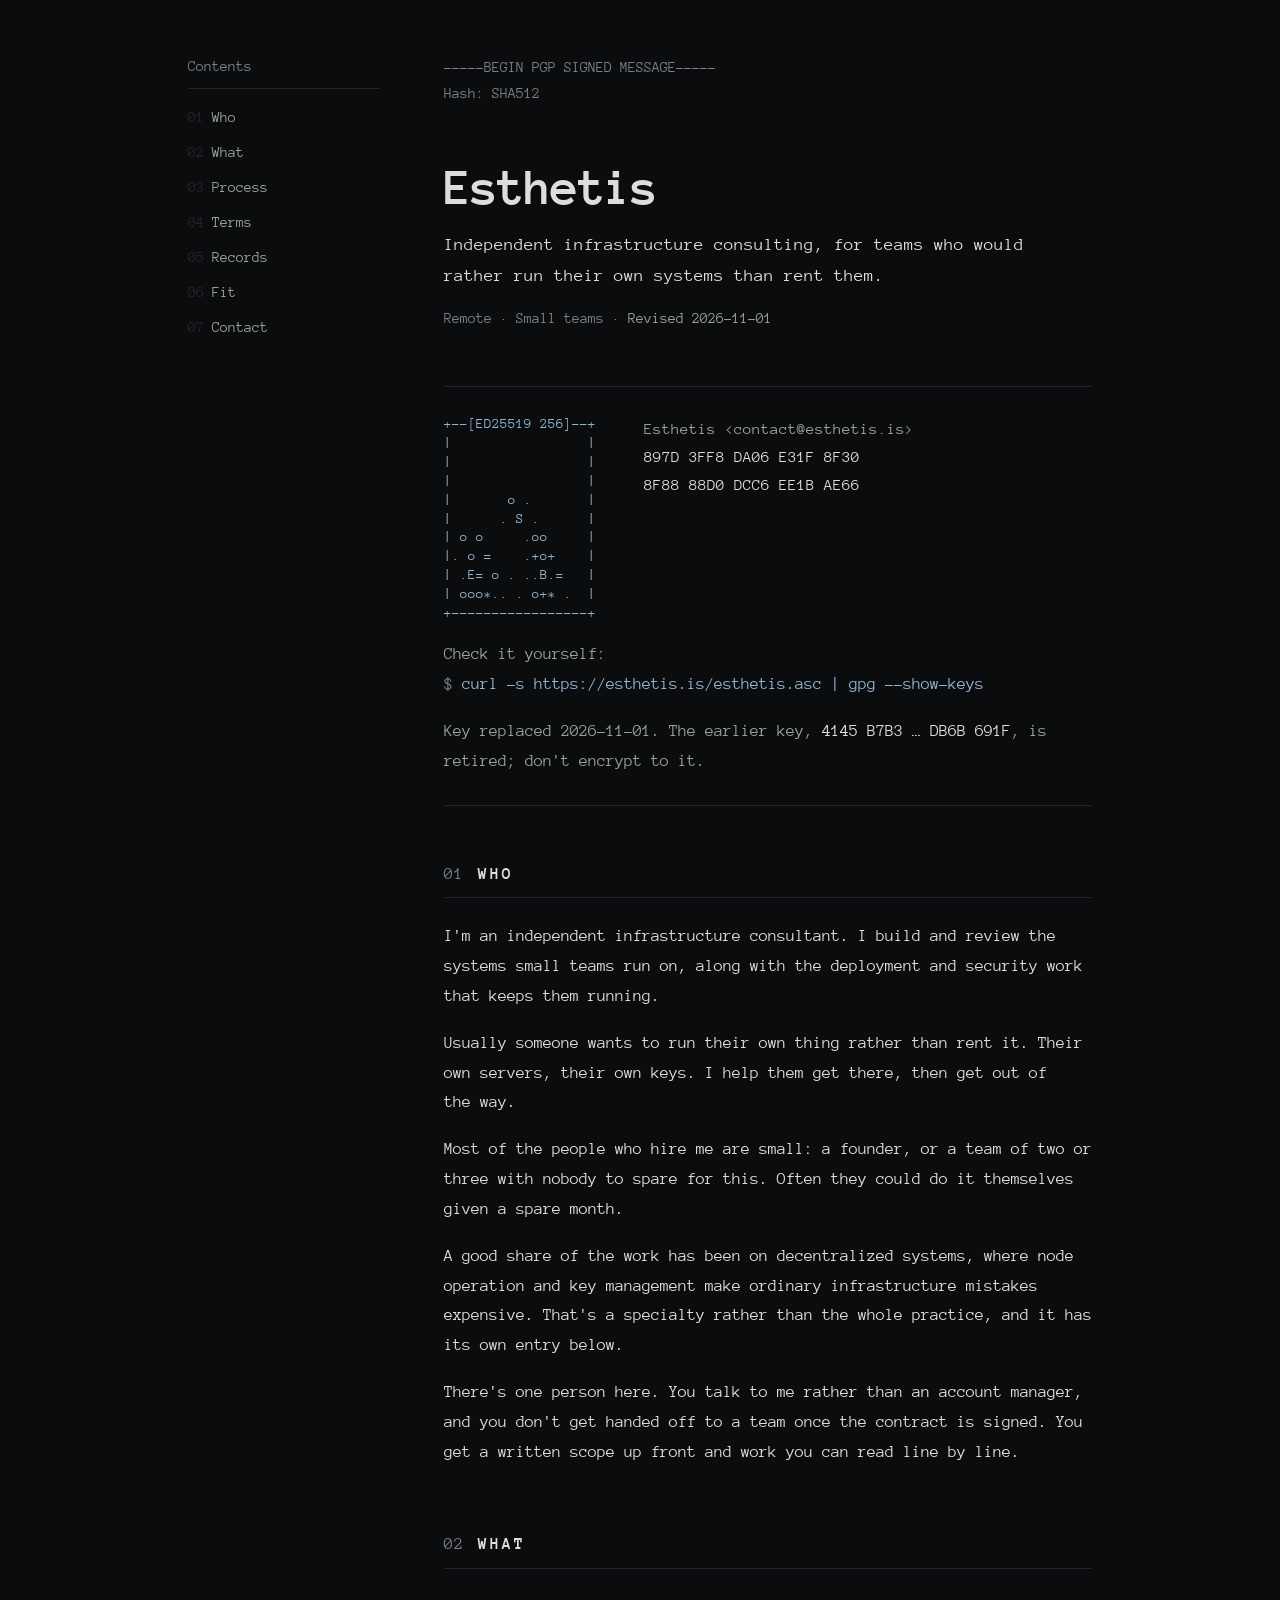
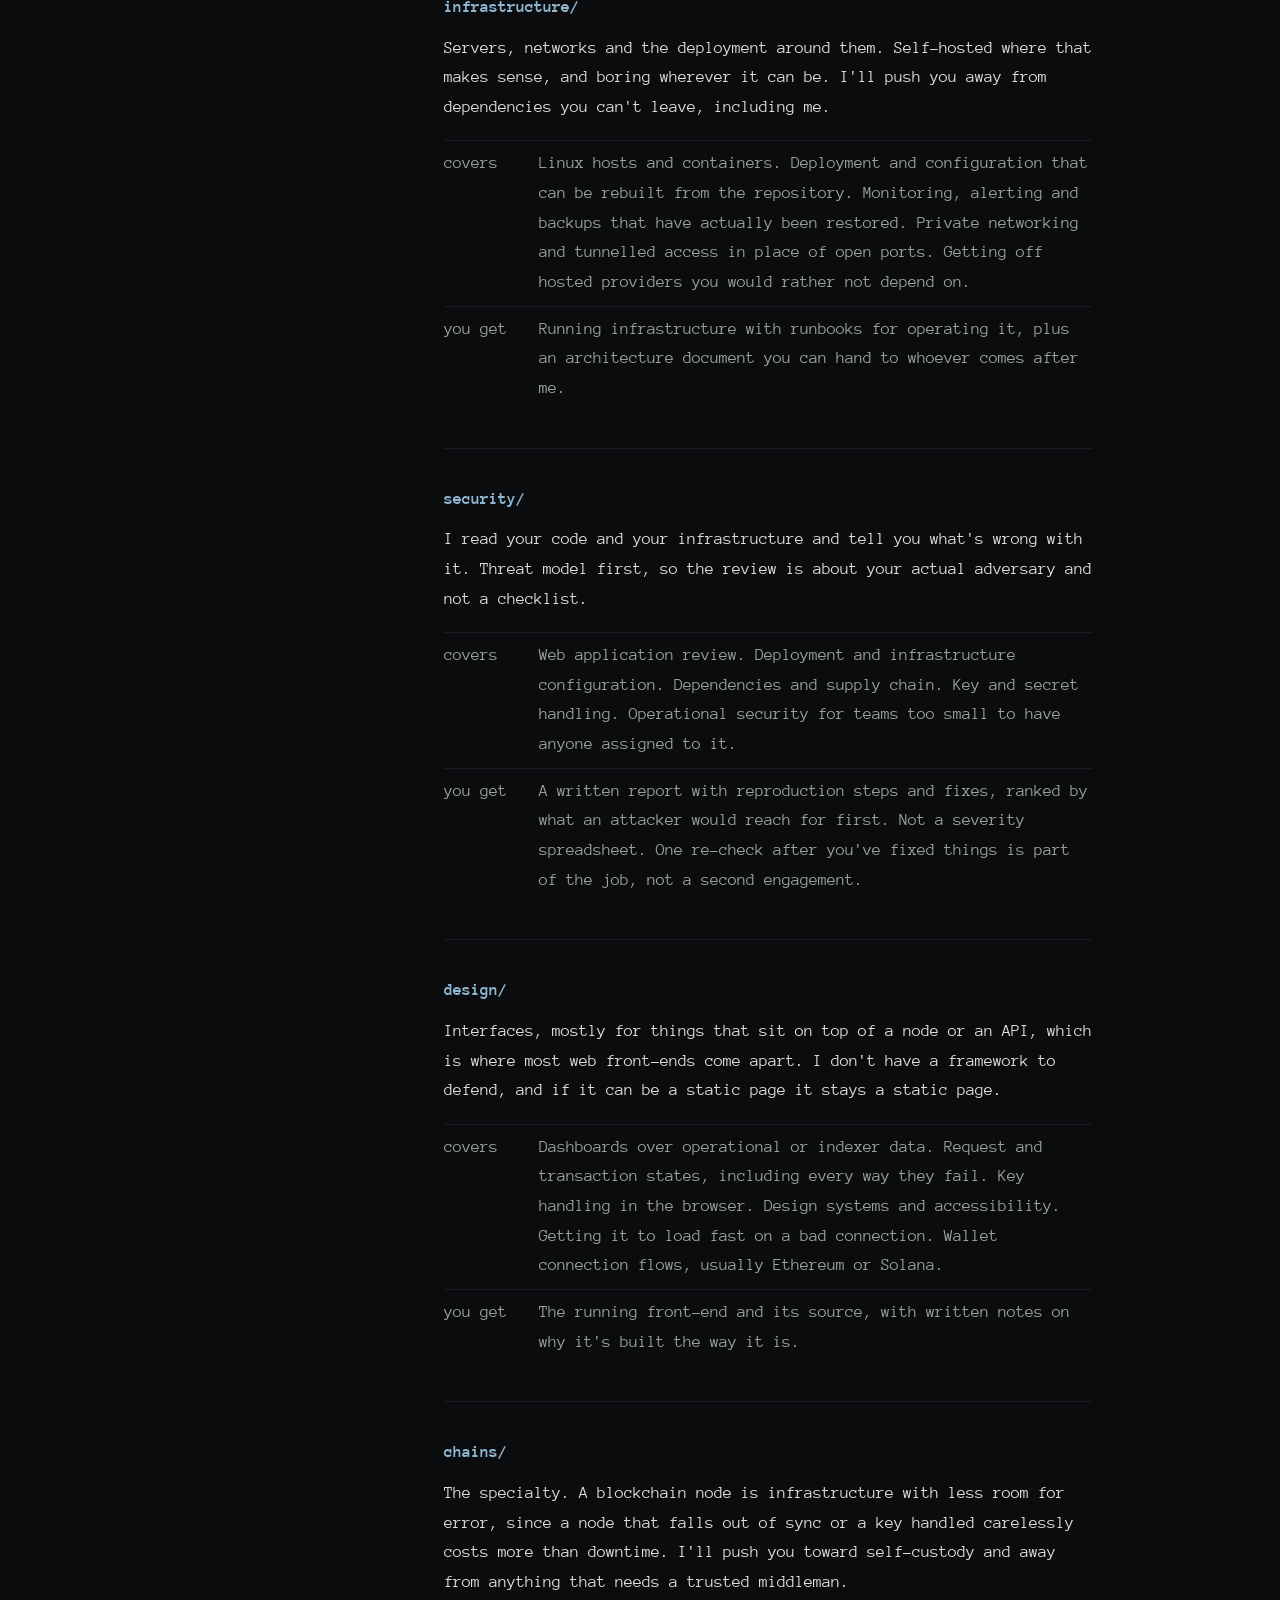
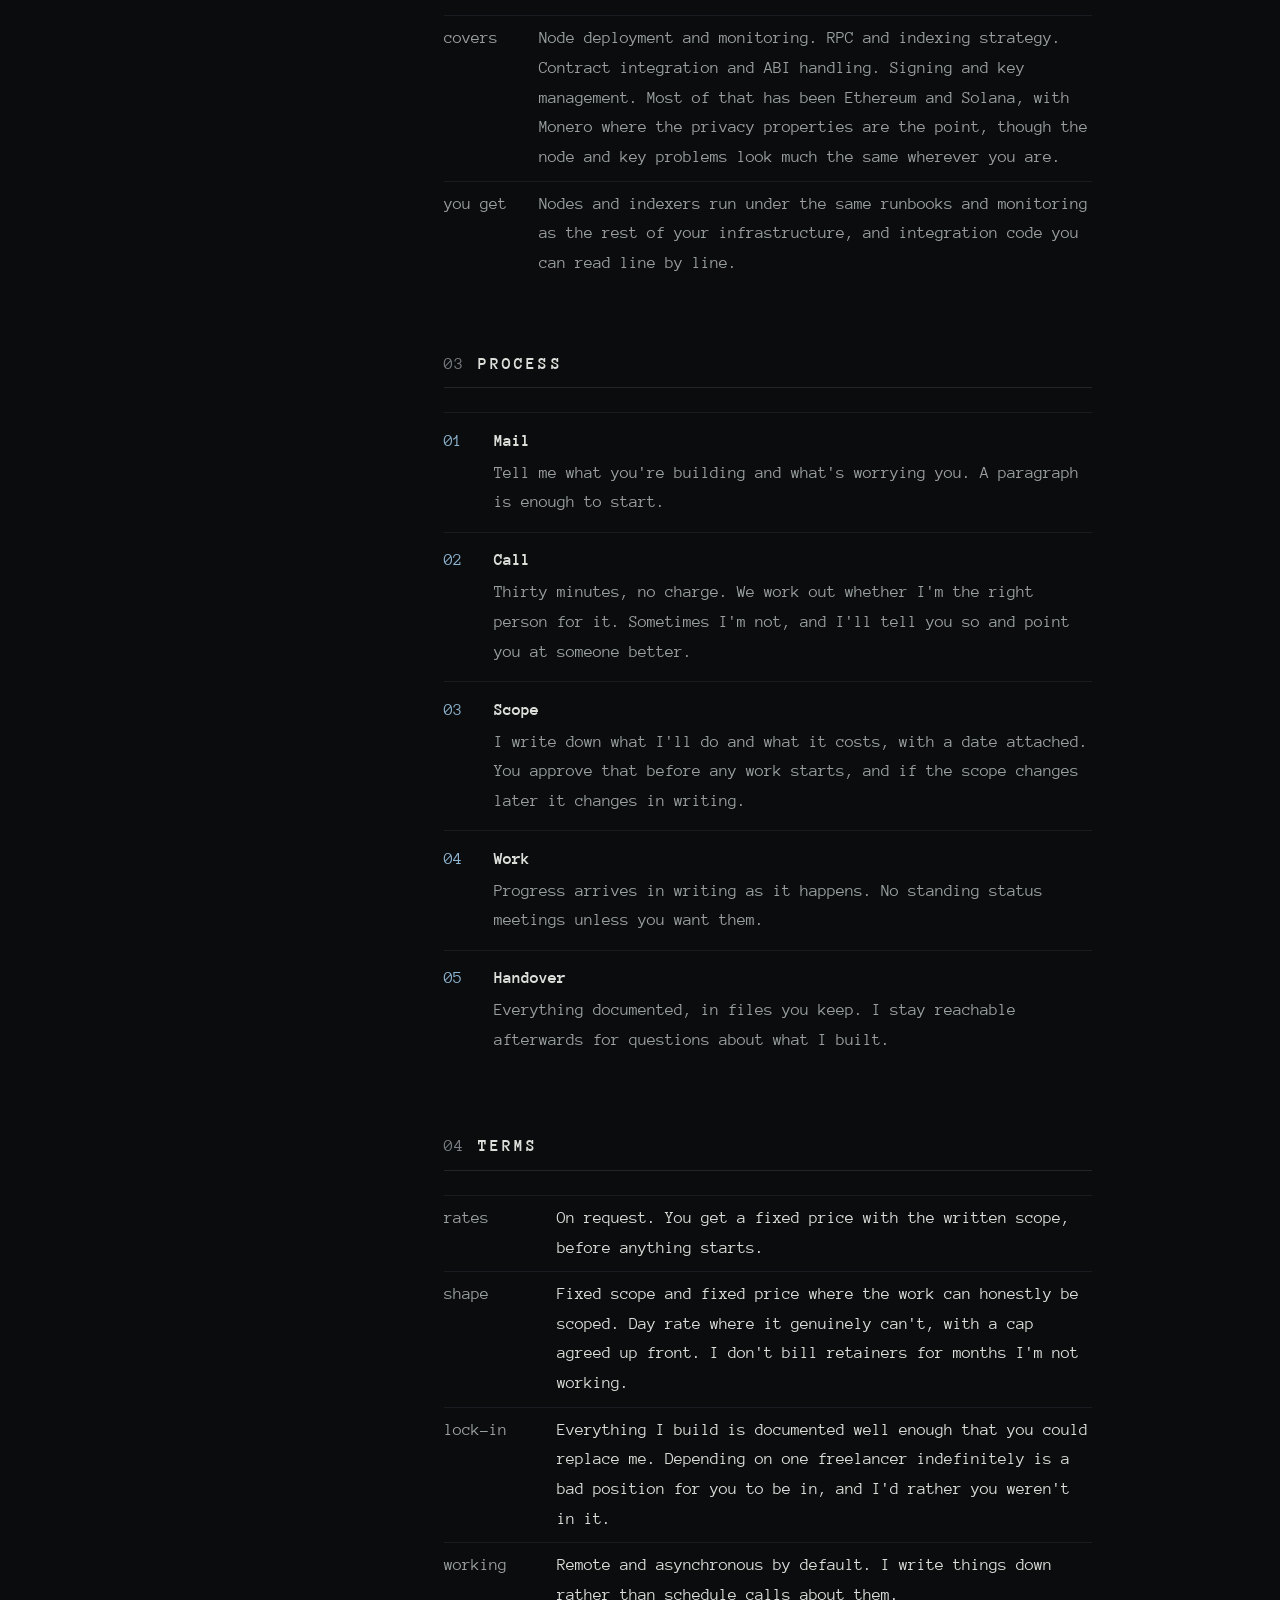
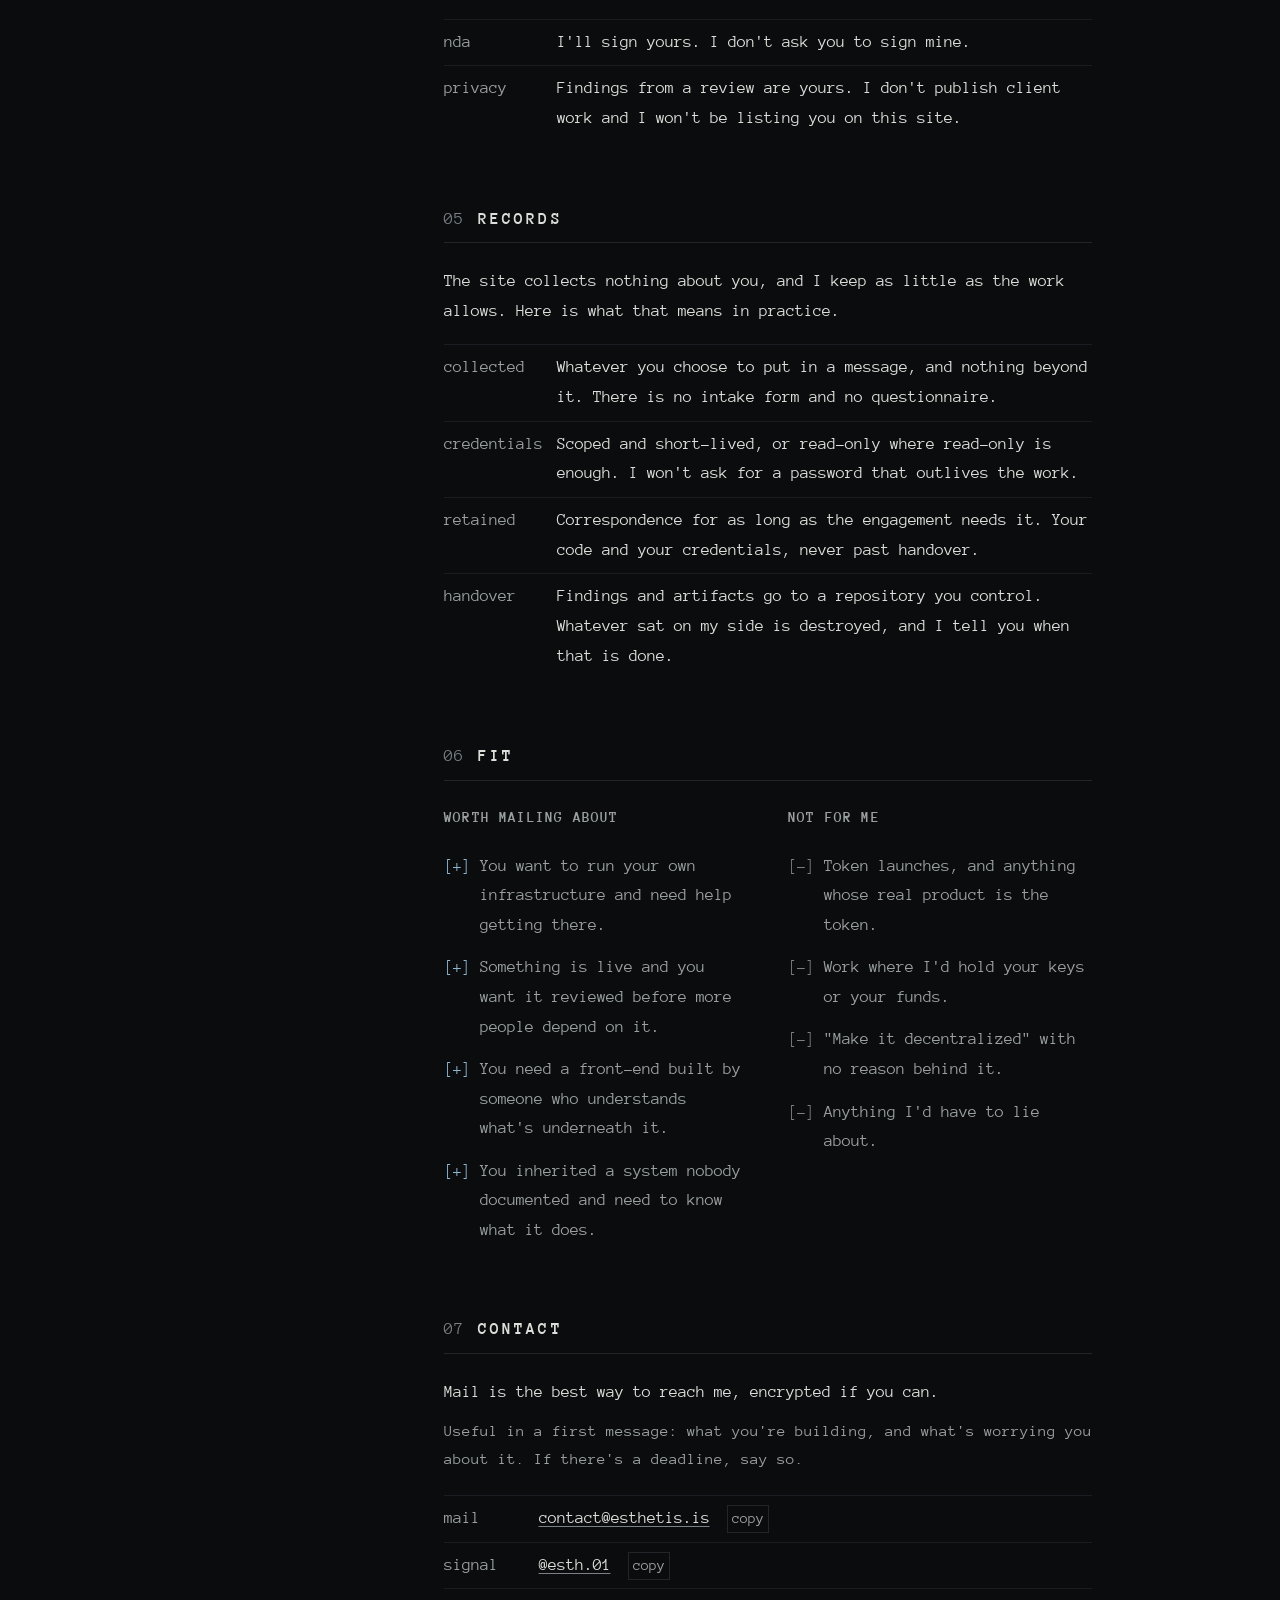
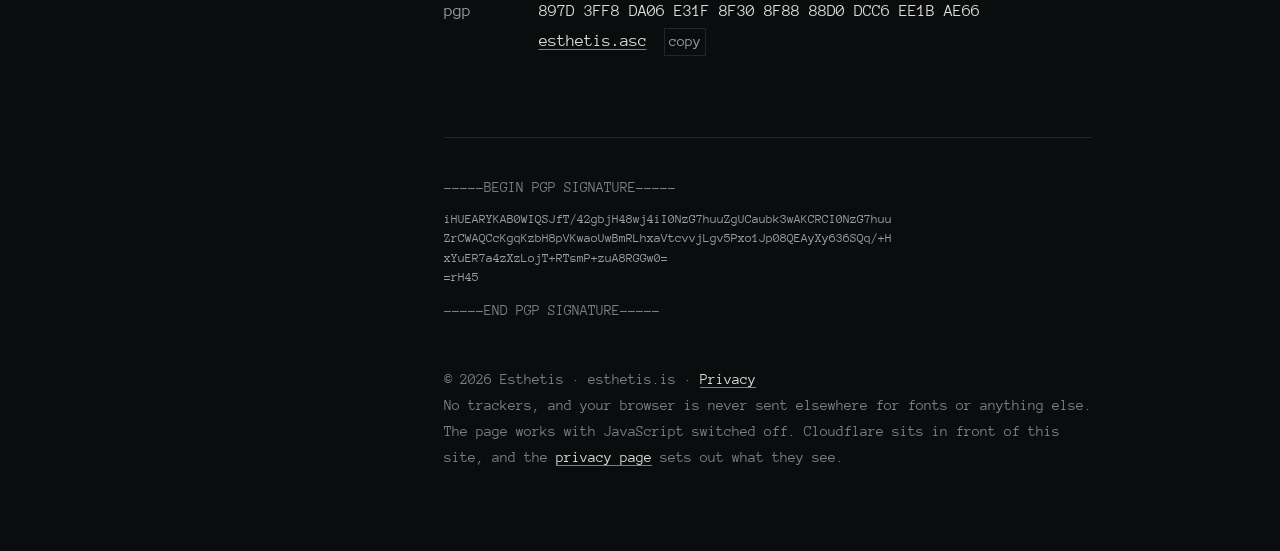
==== site/index.html @ 939e2bb6 "esthetis.is" ====
<!doctype html>
<html lang="en">
<head>
  <meta charset="utf-8">
  <meta name="viewport" content="width=device-width, initial-scale=1">
  <title>Esthetis: independent infrastructure consulting</title>
  <meta name="description" content="Independent infrastructure consulting for small teams who would rather run their own systems than rent them. Deployment, monitoring, security review and the front-ends on top. Decentralized systems are a specialty, mostly Ethereum and Solana.">
  <link rel="canonical" href="https://esthetis.is/">
  <meta property="og:title" content="Esthetis">
  <meta property="og:description" content="Independent infrastructure consulting, for teams who would rather run their own systems than rent them.">
  <meta property="og:url" content="https://esthetis.is/">
  <meta property="og:type" content="website">
  <meta name="theme-color" content="#0b0c0e">
  <link rel="icon" type="image/svg+xml" href="favicon.svg">
  <link rel="preload" href="fonts/anonymous-pro-400.woff2" as="font" type="font/woff2" crossorigin>
  <link rel="stylesheet" href="style.css?v=16">
  <script type="application/ld+json">
{
  "@context": "https://schema.org",
  "@type": "ProfessionalService",
  "name": "Esthetis",
  "url": "https://esthetis.is/",
  "description": "Independent infrastructure consulting, for teams who would rather run their own systems than rent them.",
  "serviceType": "Infrastructure consulting",
  "areaServed": "Worldwide",
  "knowsAbout": [
    "Infrastructure engineering",
    "Self-hosting",
    "Deployment and monitoring",
    "Security review",
    "Front-end engineering",
    "Node operation",
    "Self-custody",
    "Ethereum",
    "Solana",
    "Monero"
  ]
}
  </script>
</head>
<body>
<a class="skip" href="#main">Skip to content</a>

<div class="page">

  <nav class="index" aria-label="Document index">
    <p class="index-h">Contents</p>
    <ol>
      <li><a href="#who">Who</a></li>
      <li><a href="#what">What</a></li>
      <li><a href="#process">Process</a></li>
      <li><a href="#terms">Terms</a></li>
      <li><a href="#records">Records</a></li>
      <li><a href="#fit">Fit</a></li>
      <li><a href="#contact">Contact</a></li>
    </ol>
  </nav>

  <div class="doc">

    <p class="armor" aria-hidden="true">-----BEGIN PGP SIGNED MESSAGE-----</p>
    <p class="armor-meta" aria-hidden="true">Hash: SHA512</p>

    <header class="head">
      <h1>Esthetis</h1>
      <p class="scope">Independent infrastructure consulting, for teams who would rather run their own systems than rent them.</p>
      <p class="avail">Remote · Small teams · <span class="rev">Revised <time datetime="2026-11-01">2026-11-01</time></span></p>
    </header>

    <section class="ident" aria-label="Key fingerprint">
      <div class="ident-row">
      <pre class="art" aria-hidden="true">+--[ED25519 256]--+
|                 |
|                 |
|                 |
|       o .       |
|      . S .      |
| o o     .oo     |
|. o =    .+o+    |
| .E= o . ..B.=   |
| ooo*.. . o+* .  |
+-----------------+</pre>
      <div class="ident-meta">
        <p class="fp"><span class="k"><!--email_off-->Esthetis &lt;contact@esthetis.is&gt;<!--/email_off--></span><br>
          <span class="v">897D 3FF8 DA06 E31F 8F30<br>8F88 88D0 DCC6 EE1B AE66</span></p>
      </div>
      </div>
      <p class="verify">Check it yourself:</p>
      <p class="cmd"><code>curl -s https://esthetis.is/esthetis.asc | gpg --show-keys</code></p>
      <p class="verify">Key replaced <time datetime="2026-11-01">2026-11-01</time>. The earlier key, <span class="v">4145 B7B3 … DB6B 691F</span>, is retired; don't encrypt to it.</p>
    </section>

    <main id="main">

      <section id="who" aria-labelledby="who-h">
        <h2 id="who-h">Who</h2>
        <p>I'm an independent infrastructure consultant. I build and review the systems small teams run on, along with the deployment and security work that keeps them running.</p>
        <p>Usually someone wants to run their own thing rather than rent it. Their own servers, their own keys. I help them get there, then get out of the way.</p>
        <p>Most of the people who hire me are small: a founder, or a team of two or three with nobody to spare for this. Often they could do it themselves given a spare month.</p>
        <p>A good share of the work has been on decentralized systems, where node operation and key management make ordinary infrastructure mistakes expensive. That's a specialty rather than the whole practice, and it has its own entry below.</p>
        <p>There's one person here. You talk to me rather than an account manager, and you don't get handed off to a team once the contract is signed. You get a written scope up front and work you can read line by line.</p>
      </section>

      <section id="what" aria-labelledby="what-h">
        <h2 id="what-h">What</h2>

        <article class="svc">
          <h3>infrastructure/</h3>
          <p>Servers, networks and the deployment around them. Self-hosted where that makes sense, and boring wherever it can be. I'll push you away from dependencies you can't leave, including me.</p>
          <dl class="spec">
            <div class="row">
              <dt>covers</dt>
              <dd>Linux hosts and containers. Deployment and configuration that can be rebuilt from the repository. Monitoring, alerting and backups that have actually been restored. Private networking and tunnelled access in place of open ports. Getting off hosted providers you would rather not depend on.</dd>
            </div>
            <div class="row">
              <dt>you get</dt>
              <dd>Running infrastructure with runbooks for operating it, plus an architecture document you can hand to whoever comes after me.</dd>
            </div>
          </dl>
        </article>

        <article class="svc">
          <h3>security/</h3>
          <p>I read your code and your infrastructure and tell you what's wrong with it. Threat model first, so the review is about your actual adversary and not a checklist.</p>
          <dl class="spec">
            <div class="row">
              <dt>covers</dt>
              <dd>Web application review. Deployment and infrastructure configuration. Dependencies and supply chain. Key and secret handling. Operational security for teams too small to have anyone assigned to it.</dd>
            </div>
            <div class="row">
              <dt>you get</dt>
              <dd>A written report with reproduction steps and fixes, ranked by what an attacker would reach for first. Not a severity spreadsheet. One re-check after you've fixed things is part of the job, not a second engagement.</dd>
            </div>
          </dl>
        </article>

        <article class="svc">
          <h3>design/</h3>
          <p>Interfaces, mostly for things that sit on top of a node or an API, which is where most web front-ends come apart. I don't have a framework to defend, and if it can be a static page it stays a static page.</p>
          <dl class="spec">
            <div class="row">
              <dt>covers</dt>
              <dd>Dashboards over operational or indexer data. Request and transaction states, including every way they fail. Key handling in the browser. Design systems and accessibility. Getting it to load fast on a bad connection. Wallet connection flows, usually Ethereum or Solana.</dd>
            </div>
            <div class="row">
              <dt>you get</dt>
              <dd>The running front-end and its source, with written notes on why it's built the way it is.</dd>
            </div>
          </dl>
        </article>

        <article class="svc">
          <h3>chains/</h3>
          <p>The specialty. A blockchain node is infrastructure with less room for error, since a node that falls out of sync or a key handled carelessly costs more than downtime. I'll push you toward self-custody and away from anything that needs a trusted middleman.</p>
          <dl class="spec">
            <div class="row">
              <dt>covers</dt>
              <dd>Node deployment and monitoring. RPC and indexing strategy. Contract integration and ABI handling. Signing and key management. Most of that has been Ethereum and Solana, with Monero where the privacy properties are the point, though the node and key problems look much the same wherever you are.</dd>
            </div>
            <div class="row">
              <dt>you get</dt>
              <dd>Nodes and indexers run under the same runbooks and monitoring as the rest of your infrastructure, and integration code you can read line by line.</dd>
            </div>
          </dl>
        </article>
      </section>

      <section id="process" aria-labelledby="process-h">
        <h2 id="process-h">Process</h2>
        <ol class="steps">
          <li>
            <h3>Mail</h3>
            <p>Tell me what you're building and what's worrying you. A paragraph is enough to start.</p>
          </li>
          <li>
            <h3>Call</h3>
            <p>Thirty minutes, no charge. We work out whether I'm the right person for it. Sometimes I'm not, and I'll tell you so and point you at someone better.</p>
          </li>
          <li>
            <h3>Scope</h3>
            <p>I write down what I'll do and what it costs, with a date attached. You approve that before any work starts, and if the scope changes later it changes in writing.</p>
          </li>
          <li>
            <h3>Work</h3>
            <p>Progress arrives in writing as it happens. No standing status meetings unless you want them.</p>
          </li>
          <li>
            <h3>Handover</h3>
            <p>Everything documented, in files you keep. I stay reachable afterwards for questions about what I built.</p>
          </li>
        </ol>
      </section>

      <section id="terms" aria-labelledby="terms-h">
        <h2 id="terms-h">Terms</h2>
        <dl class="spec wide">
          <div class="row">
            <dt>rates</dt>
            <dd>On request. You get a fixed price with the written scope, before
              anything starts.</dd>
          </div>
          <div class="row">
            <dt>shape</dt>
            <dd>Fixed scope and fixed price where the work can honestly be scoped. Day rate where it genuinely can't, with a cap agreed up front. I don't bill retainers for months I'm not working.</dd>
          </div>
          <div class="row">
            <dt>lock-in</dt>
            <dd>Everything I build is documented well enough that you could replace me. Depending on one freelancer indefinitely is a bad position for you to be in, and I'd rather you weren't in it.</dd>
          </div>
          <div class="row">
            <dt>working</dt>
            <dd>Remote and asynchronous by default. I write things down rather than schedule calls about them.</dd>
          </div>
          <div class="row">
            <dt>nda</dt>
            <dd>I'll sign yours. I don't ask you to sign mine.</dd>
          </div>
          <div class="row">
            <dt>privacy</dt>
            <dd>Findings from a review are yours. I don't publish client work and I won't be listing you on this site.</dd>
          </div>
        </dl>
      </section>

      <section id="records" aria-labelledby="records-h">
        <h2 id="records-h">Records</h2>
        <p>The site collects nothing about you, and I keep as little as the work allows. Here is what that means in practice.</p>
        <dl class="spec wide">
          <div class="row">
            <dt>collected</dt>
            <dd>Whatever you choose to put in a message, and nothing beyond it. There is no intake form and no questionnaire.</dd>
          </div>
          <div class="row">
            <dt>credentials</dt>
            <dd>Scoped and short-lived, or read-only where read-only is enough. I won't ask for a password that outlives the work.</dd>
          </div>
          <div class="row">
            <dt>retained</dt>
            <dd>Correspondence for as long as the engagement needs it. Your code and your credentials, never past handover.</dd>
          </div>
          <div class="row">
            <dt>handover</dt>
            <dd>Findings and artifacts go to a repository you control. Whatever sat on my side is destroyed, and I tell you when that is done.</dd>
          </div>
        </dl>
      </section>

      <section id="fit" aria-labelledby="fit-h">
        <h2 id="fit-h">Fit</h2>
        <div class="fit-cols">
          <div class="fit-col">
            <h3>Worth mailing about</h3>
            <ul class="fit-list good">
              <li>You want to run your own infrastructure and need help getting there.</li>
              <li>Something is live and you want it reviewed before more people depend on it.</li>
              <li>You need a front-end built by someone who understands what's underneath it.</li>
              <li>You inherited a system nobody documented and need to know what it does.</li>
            </ul>
          </div>
          <div class="fit-col">
            <h3>Not for me</h3>
            <ul class="fit-list bad">
              <li>Token launches, and anything whose real product is the token.</li>
              <li>Work where I'd hold your keys or your funds.</li>
              <li>"Make it decentralized" with no reason behind it.</li>
              <li>Anything I'd have to lie about.</li>
            </ul>
          </div>
        </div>
      </section>

      <section id="contact" aria-labelledby="contact-h">
        <h2 id="contact-h">Contact</h2>
        <p>Mail is the best way to reach me, encrypted if you can.</p>
        <p class="hint">Useful in a first message: what you're building, and what's worrying you about it. If there's a deadline, say so.</p>
        <dl class="spec channels">
          <div class="row">
            <dt>mail</dt>
            <dd>
              <!-- email_off keeps Cloudflare from rewriting the address; leave it. -->
              <!--email_off--><a href="mailto:contact@esthetis.is">contact@esthetis.is</a><!--/email_off-->
              <button class="copy" type="button" data-copy="contact@esthetis.is">copy</button>
            </dd>
          </div>
          <div class="row">
            <dt>signal</dt>
            <dd><!--email_off--><a href="https://signal.me/#eu/xJRDoEpzDK7oYUtupctAwYX5Kn0uPt8JCGt6dLa_eSIWSAAMGj5FPaIr2OyC2cCq" rel="noreferrer">@esth.01</a><!--/email_off-->
              <button class="copy" type="button" data-copy="@esth.01">copy</button></dd>
          </div>
          <div class="row">
            <dt>pgp</dt>
            <dd><span class="v">897D 3FF8 DA06 E31F 8F30 8F88 88D0 DCC6 EE1B AE66</span><br>
              <a href="esthetis.asc">esthetis.asc</a>
              <button class="copy" type="button" data-copy="897D3FF8DA06E31F8F308F8888D0DCC6EE1BAE66">copy</button></dd>
          </div>
        </dl>

      </section>

    </main>

    <footer class="sig">
      <p class="armor" aria-hidden="true">-----BEGIN PGP SIGNATURE-----</p>
      <pre class="sigblock">iHUEARYKAB0WIQSJfT/42gbjH48wj4iI0NzG7huuZgUCaubk3wAKCRCI0NzG7huu
ZrCWAQCcKgqKzbH8pVKwaoUwBmRLhxaVtcvvjLgv5Pxo1Jp08QEAyXy636SQq/+H
xYuER7a4zXzLojT+RTsmP+zuA8RGGw0=
=rH45</pre>
      <p class="armor" aria-hidden="true">-----END PGP SIGNATURE-----</p>
      <p class="colophon">© 2026 Esthetis · esthetis.is · <a href="/privacy">Privacy</a><br>
        No trackers, and your browser is never sent elsewhere for fonts or
        anything else. The page works with JavaScript switched off. Cloudflare
        sits in front of this site, and the <a href="/privacy">privacy page</a>
        sets out what they see.</p>
    </footer>

  </div>
</div>

<script src="main.js?v=16" defer></script>
</body>
</html>
---- site/style.css ----
/* Esthetis — esthetis.is
   Hand-written. No framework, no build step, no external requests.
   The page is a clearsigned plaintext document: one monospace face,
   a real column measure, and colour used only to mean something. */

/* ---------- Font (self-hosted) ---------- */

@font-face {
  font-family: "Anonymous Pro";
  src: url("fonts/anonymous-pro-400.woff2") format("woff2");
  font-weight: 400;
  font-style: normal;
  font-display: swap;
}

@font-face {
  font-family: "Anonymous Pro";
  src: url("fonts/anonymous-pro-700.woff2") format("woff2");
  font-weight: 700;
  font-style: normal;
  font-display: swap;
}

@font-face {
  font-family: "Anonymous Pro";
  src: url("fonts/anonymous-pro-400i.woff2") format("woff2");
  font-weight: 400;
  font-style: italic;
  font-display: swap;
}

/* ---------- Tokens ---------- */

:root {
  --bg: #0b0c0e;
  --fg: #dcded9;          /* 14.4:1 */
  --dim: #9aa0a0;         /*  7.4:1 — secondary text */
  --furniture: #7a8085;   /*  4.7:1 — armor lines, colophon */
  --live: #8fb6d1;        /*  9.1:1 — verified, computed, keyed */
  --pending: #cf9b6a;     /*  8.0:1 — awaiting a real value */
  --rule: #22252a;
  --rule-soft: #191c20;

  --mono: "Anonymous Pro", ui-monospace, "Cascadia Mono", Consolas, monospace;
  --measure: 72ch;
  --gutter: clamp(1.15rem, 4vw, 2.5rem);
}

/* ---------- Base ---------- */

* { box-sizing: border-box; margin: 0; padding: 0; }

html { scroll-behavior: smooth; scroll-padding-top: 1.5rem; }

body {
  background: var(--bg);
  color: var(--fg);
  font-family: var(--mono);
  font-size: clamp(0.9375rem, 0.9rem + 0.2vw, 1.0625rem);
  line-height: 1.75;
  -webkit-font-smoothing: antialiased;
  padding: clamp(2rem, 6vh, 4rem) var(--gutter) clamp(3rem, 9vh, 5rem);
}

::selection {
  background: var(--live);
  color: var(--bg);
}

a {
  color: var(--fg);
  text-decoration: underline;
  text-decoration-color: var(--furniture);
  text-underline-offset: 0.2em;
  transition: color 140ms linear, text-decoration-color 140ms linear;
}

a:hover {
  color: var(--live);
  text-decoration-color: var(--live);
}

:focus-visible {
  outline: 2px solid var(--live);
  outline-offset: 2px;
}

.skip {
  position: absolute;
  left: var(--gutter);
  top: -3rem;
  background: var(--fg);
  color: var(--bg);
  padding: 0.35rem 0.75rem;
  text-decoration: none;
  transition: top 140ms linear;
}

.skip:focus-visible { top: 0.6rem; }

/* ---------- Page frame: index rail + document ---------- */

.page {
  display: grid;
  grid-template-columns: minmax(0, var(--measure));
  justify-content: center;
}

.doc { min-width: 0; }

.index { display: none; }

@media (min-width: 68rem) {
  .page {
    grid-template-columns: 12rem minmax(0, var(--measure));
    gap: 0 4rem;
  }

  .index {
    display: block;
    position: sticky;
    top: clamp(2rem, 6vh, 4rem);
    align-self: start;
    font-size: 0.875em;
  }
}

.index-h {
  color: var(--furniture);
  padding-bottom: 0.5rem;
  margin-bottom: 0.75rem;
  border-bottom: 1px solid var(--rule);
}

.index ol {
  list-style: none;
  counter-reset: idx;
}

.index li { counter-increment: idx; }

.index a {
  display: block;
  padding: 0.28rem 0;
  color: var(--dim);
  text-decoration: none;
}

/* The index is a document contents list, so the ordinal is wayfinding.
   Scoped to the list: links outside it (the back link) are not sections. */
.index ol a::before {
  content: counter(idx, decimal-leading-zero) "  ";
  color: var(--rule);
  transition: color 140ms linear;
}

.index a:hover { color: var(--fg); }

.index a[aria-current="true"] { color: var(--live); }

.index a[aria-current="true"]::before { color: var(--live); }

.index-back {
  margin-top: 1.25rem;
  padding-top: 0.9rem;
  border-top: 1px solid var(--rule);
}

.index-back a {
  color: var(--furniture);
  text-decoration: none;
}

.index-back a:hover { color: var(--fg); }

/* ---------- Armor: the document's structural furniture ---------- */

.armor,
.armor-meta {
  color: var(--furniture);
  font-size: clamp(0.75rem, 0.6rem + 0.7vw, 0.9375rem);
  white-space: nowrap;
  overflow: hidden;
  user-select: none;
}

.armor-meta { margin-bottom: clamp(2.25rem, 6vh, 3.5rem); }

/* ---------- Head ---------- */

h1 {
  font-size: clamp(1.875rem, 1.1rem + 3.6vw, 3.25rem);
  font-weight: 700;
  letter-spacing: -0.025em;
  line-height: 1.05;
}

.scope {
  margin-top: 0.85rem;
  font-size: 1.0625em;
  color: var(--fg);
  text-wrap: pretty;
}

.avail {
  margin-top: 0.9rem;
  font-size: 0.875em;
  color: var(--furniture);
}

/* A dated document reads as maintained. */
.rev { color: var(--dim); }

/* A quiet acknowledgement of something absent. Distinct from --pending, which
   shouts; a page carrying several shouts reads as unfinished rather than candid. */
.soft { color: var(--dim); }

/* ---------- Identity: computed randomart beside its fingerprint ---------- */

.ident {
  display: block;
  margin: clamp(2.25rem, 6vh, 3.5rem) 0;
  padding: clamp(1.25rem, 3vw, 1.75rem) 0;
  border-top: 1px solid var(--rule);
  border-bottom: 1px solid var(--rule);
}

.art {
  font-family: var(--mono);
  font-size: clamp(0.6875rem, 0.5rem + 0.9vw, 0.875rem);
  line-height: 1.35;
  color: var(--live);
  white-space: pre;
  user-select: none;
}

/* Art and fingerprint pair up; the verify command spans the full measure
   below, since at 58 characters it is too wide to share the row. */
.ident-row {
  display: flex;
  flex-wrap: wrap;
  gap: clamp(1.5rem, 5vw, 3rem);
  align-items: flex-start;
}

.ident-meta {
  min-width: 0;
  font-size: 0.9375em;
}

.k { color: var(--dim); }

.v { color: var(--fg); word-break: break-all; }

.verify { margin-top: 1.1rem; color: var(--dim); }

.cmd code {
  font: inherit;
  color: var(--live);
  overflow-wrap: anywhere;
}

.cmd code::before {
  content: "$ ";
  color: var(--furniture);
}

/* ---------- Sections ---------- */

/* On the index page a full-width .ident block separates head from body.
   Pages without one (privacy) need that air restored. */
.head + main { margin-top: clamp(2.25rem, 6vh, 3.5rem); }

main { counter-reset: sec; }

main > section { counter-increment: sec; }

main section + section { margin-top: clamp(2.75rem, 7vh, 4rem); }

h2 {
  display: flex;
  align-items: baseline;
  gap: 1.5ch;
  font-size: 1em;
  font-weight: 700;
  letter-spacing: 0.18em;
  text-transform: uppercase;
  padding-bottom: 0.5rem;
  margin-bottom: 1.5rem;
  border-bottom: 1px solid var(--rule);
}

/* Section ordinals match the contents rail, so a reader can move between the
   index and the body without re-reading either. Wayfinding, not ornament. */
h2::before {
  content: counter(sec, decimal-leading-zero);
  color: var(--furniture);
  font-weight: 400;
  letter-spacing: 0.08em;
}

main p { text-wrap: pretty; }

main > section > p + p { margin-top: 1.1rem; }

.hint {
  margin-top: 0.6rem;
  color: var(--dim);
  font-size: 0.9375em;
}

/* ---------- Services ---------- */

.svc + .svc {
  margin-top: 2.25rem;
  padding-top: 2.25rem;
  border-top: 1px solid var(--rule-soft);
}

.svc h3 {
  font-size: 1em;
  font-weight: 700;
  color: var(--live);
  margin-bottom: 0.7rem;
}

.svc > p { color: var(--fg); }

/* ---------- Spec rows: aligned like plaintext, but reflowing ---------- */

.spec { margin-top: 1.1rem; }

.row {
  display: grid;
  grid-template-columns: 9ch minmax(0, 1fr);
  gap: 0 1.5ch;
  align-items: baseline;
  padding: 0.5rem 0;
  border-top: 1px solid var(--rule-soft);
}

.spec.wide .row { grid-template-columns: 11ch minmax(0, 1fr); }

.row dt { color: var(--dim); }

.row dd { color: var(--dim); }

.spec.wide .row dd,
.channels .row dd { color: var(--fg); }

.pending,
.row dd.pending { color: var(--pending); }

/* ---------- Process ---------- */

.steps {
  list-style: none;
  counter-reset: step;
}

.steps li {
  counter-increment: step;
  display: grid;
  grid-template-columns: 4ch minmax(0, 1fr);
  gap: 0 1.5ch;
  padding: 0.85rem 0;
  border-top: 1px solid var(--rule-soft);
}

.steps li::before {
  content: counter(step, decimal-leading-zero);
  grid-column: 1;
  grid-row: 1;
  color: var(--live);
}

/* Both the heading and the prose sit in the text column; without this the
   paragraph falls into the 4ch ordinal column and sets one word per line. */
.steps h3,
.steps p { grid-column: 2; }

.steps h3 {
  font-size: 1em;
  font-weight: 700;
  margin-bottom: 0.15rem;
}

.steps p { color: var(--dim); }

/* ---------- Fit ---------- */

.fit-cols {
  display: grid;
  gap: 2rem;
}

@media (min-width: 46rem) {
  .fit-cols { grid-template-columns: 1fr 1fr; gap: 2.5rem; }
}

.fit-col h3 {
  font-size: 0.875em;
  font-weight: 700;
  letter-spacing: 0.08em;
  text-transform: uppercase;
  color: var(--dim);
  margin-bottom: 0.9rem;
}

.fit-list {
  list-style: none;
  color: var(--dim);
}

/* Hanging indent: the marker sits in a 4ch well and wrapped lines clear it.
   The well is one character wider than "[+]" so the glyph never touches text. */
.fit-list li {
  padding: 0.4rem 0 0.4rem 4ch;
  text-indent: -4ch;
}

.fit-list li::before { width: 4ch; display: inline-block; text-indent: 0; }

.fit-list.good li::before { content: "[+]"; color: var(--live); }

.fit-list.bad li::before { content: "[-]"; color: var(--furniture); }

/* ---------- Contact ---------- */

.channels { margin-top: 1.4rem; }

.copy {
  font: inherit;
  font-size: 0.875em;
  color: var(--dim);
  background: none;
  border: 1px solid var(--rule);
  padding: 0 0.5ch;
  margin-left: 1ch;
  cursor: pointer;
  transition: color 140ms linear, border-color 140ms linear;
}

.copy:hover,
.copy[data-done] {
  color: var(--live);
  border-color: var(--live);
}

/* Shown only once main.js confirms the clipboard API exists */
.copy { display: none; }
.js-clipboard .copy { display: inline-block; }

/* ---------- Signature ---------- */

.sig {
  margin-top: clamp(3rem, 8vh, 4.5rem);
  padding-top: clamp(1.5rem, 4vh, 2.25rem);
  border-top: 1px solid var(--rule);
}

/* Base64 armour is data. It wraps rather than scrolls, at a size that keeps
   it subordinate to the prose above it. */
.sigblock {
  font-family: var(--mono);
  font-size: clamp(0.6875rem, 0.55rem + 0.5vw, 0.8125rem);
  line-height: 1.5;
  color: var(--dim);
  white-space: pre-wrap;
  overflow-wrap: anywhere;
  padding: 0.6rem 0;
  user-select: all;
}

.sig-state {
  color: var(--dim);
  padding: 0.85rem 0;
}

.colophon {
  margin-top: clamp(2rem, 5vh, 2.75rem);
  color: var(--furniture);
  font-size: 0.875em;
  text-wrap: pretty;
}

/* ---------- Narrow ---------- */

@media (max-width: 34rem) {
  .ident-row { flex-direction: column; gap: 1.5rem; }

  .row {
    grid-template-columns: 1fr;
    gap: 0.15rem 0;
  }

  .steps li {
    grid-template-columns: 1fr;
    gap: 0.2rem 0;
  }

  /* Single column: everything stacks, so release the column placement. */
  .steps li::before,
  .steps h3,
  .steps p { grid-column: 1; }

  .steps li::before { font-size: 0.875em; }
}
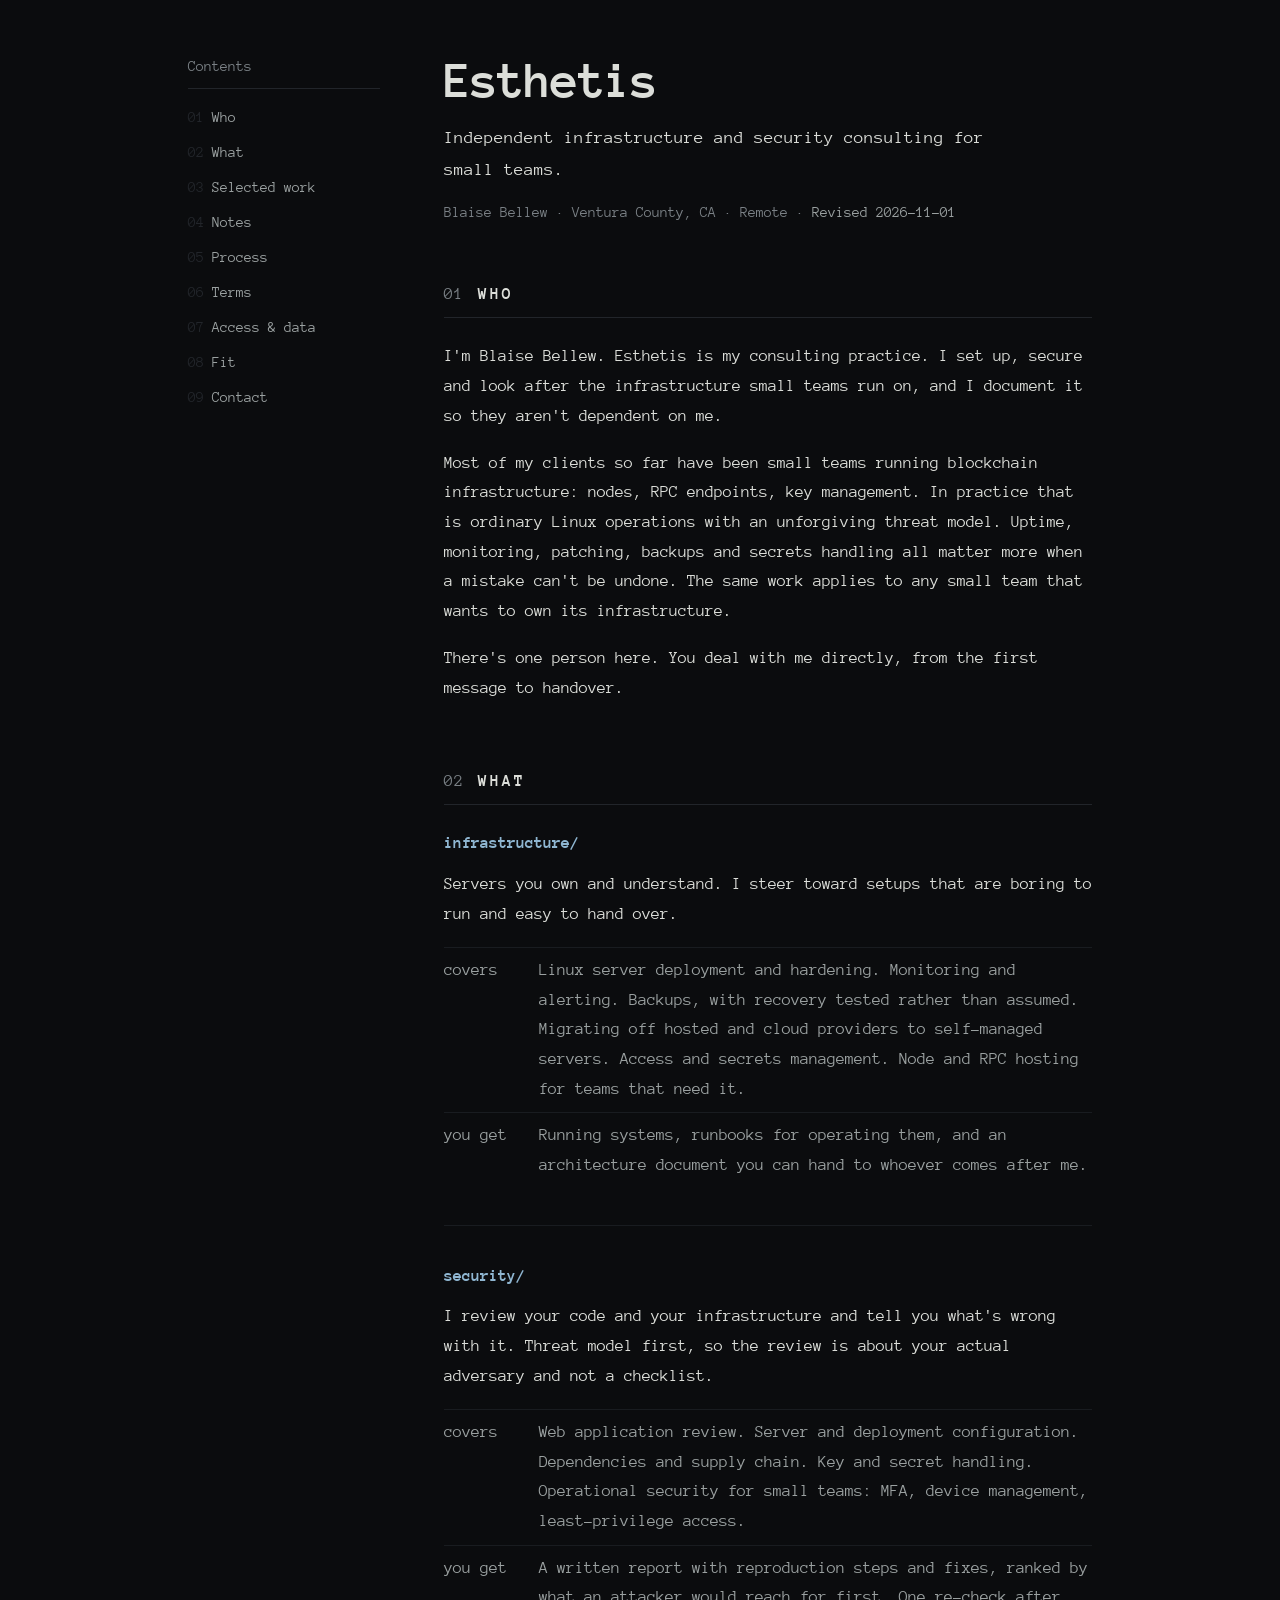
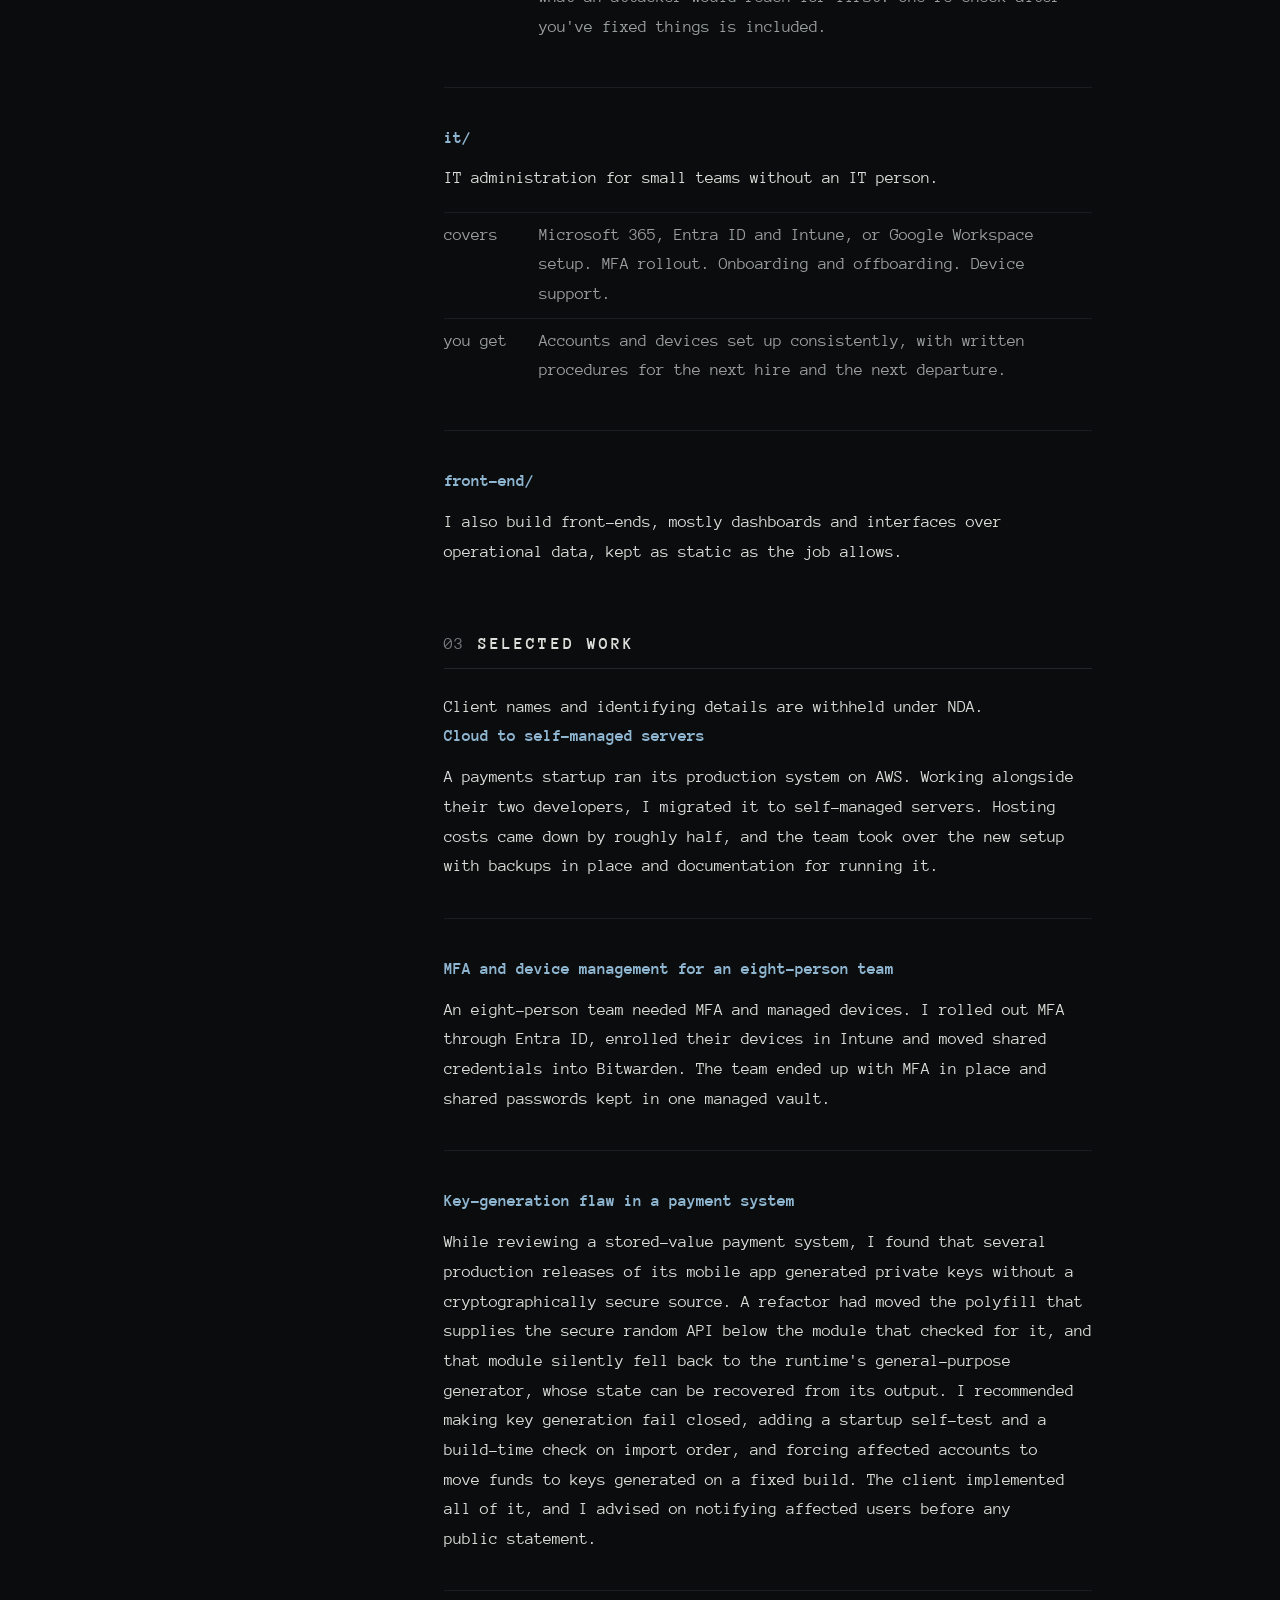
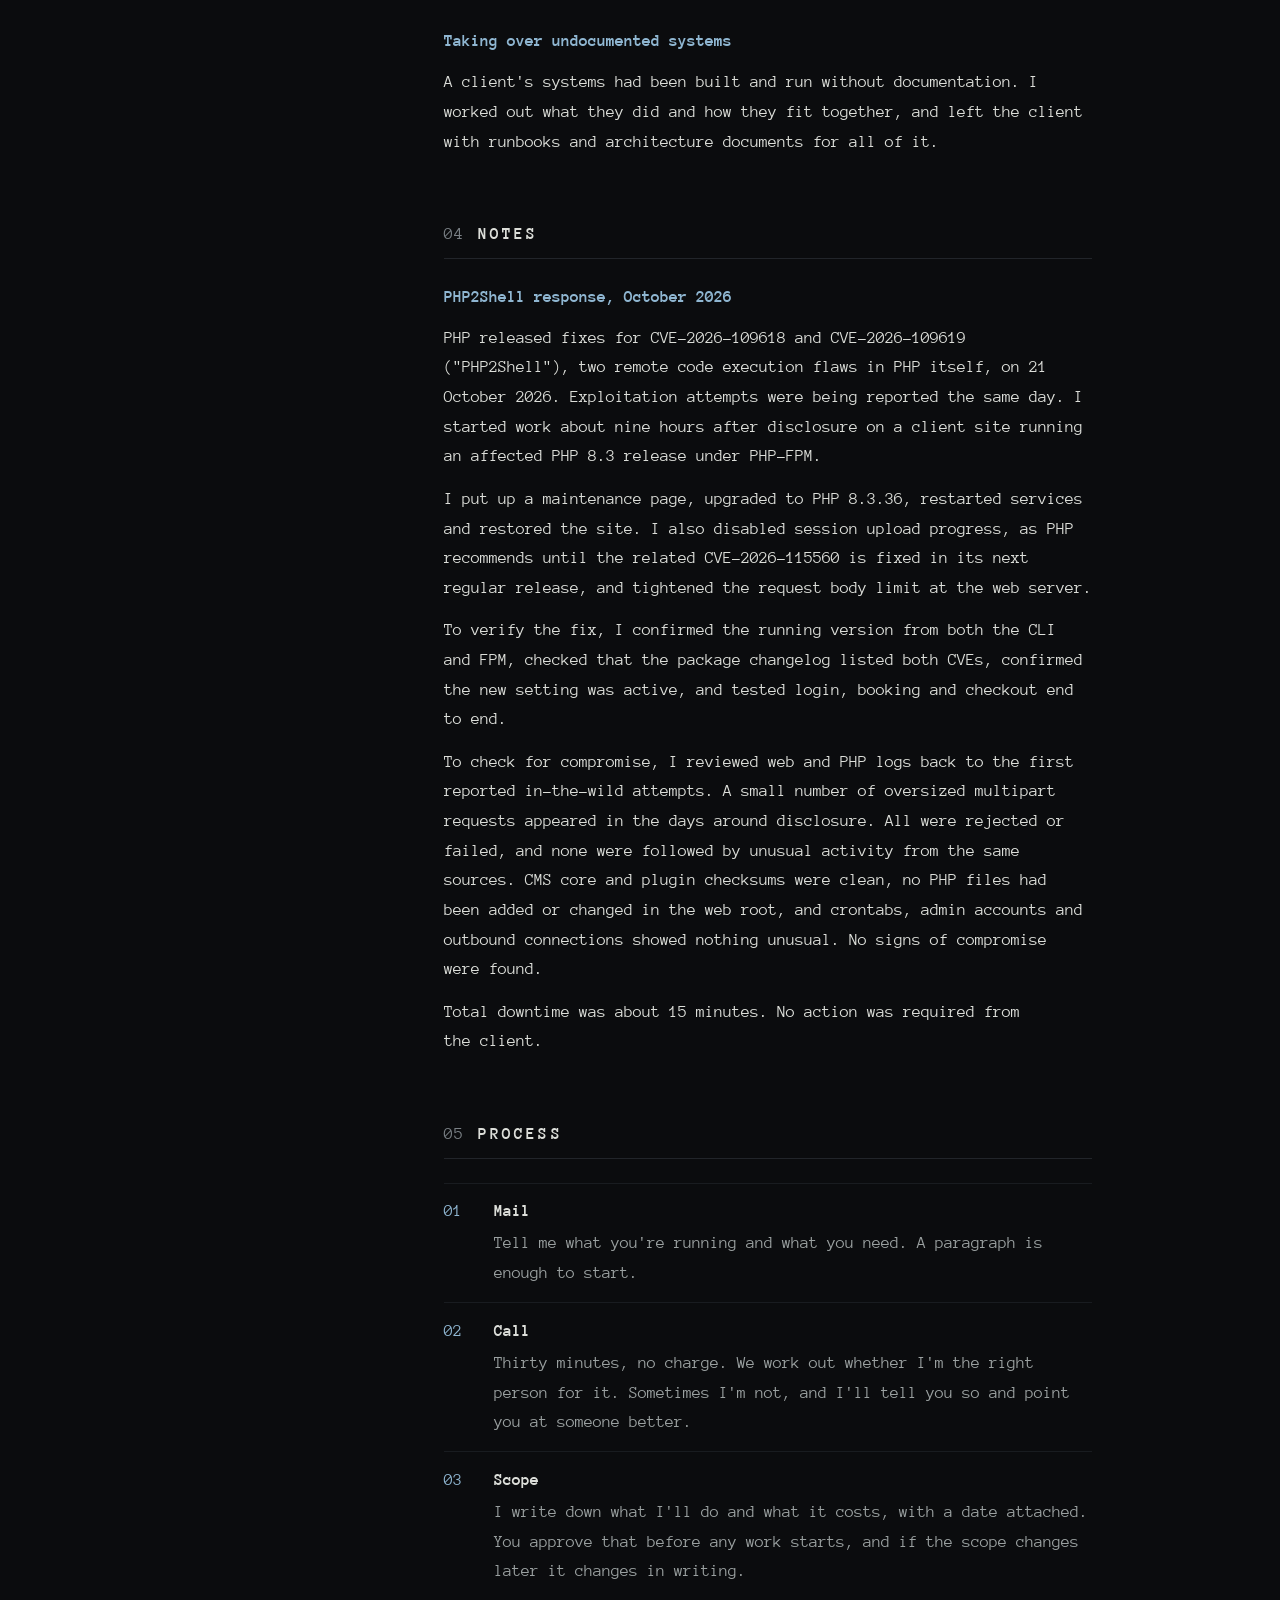
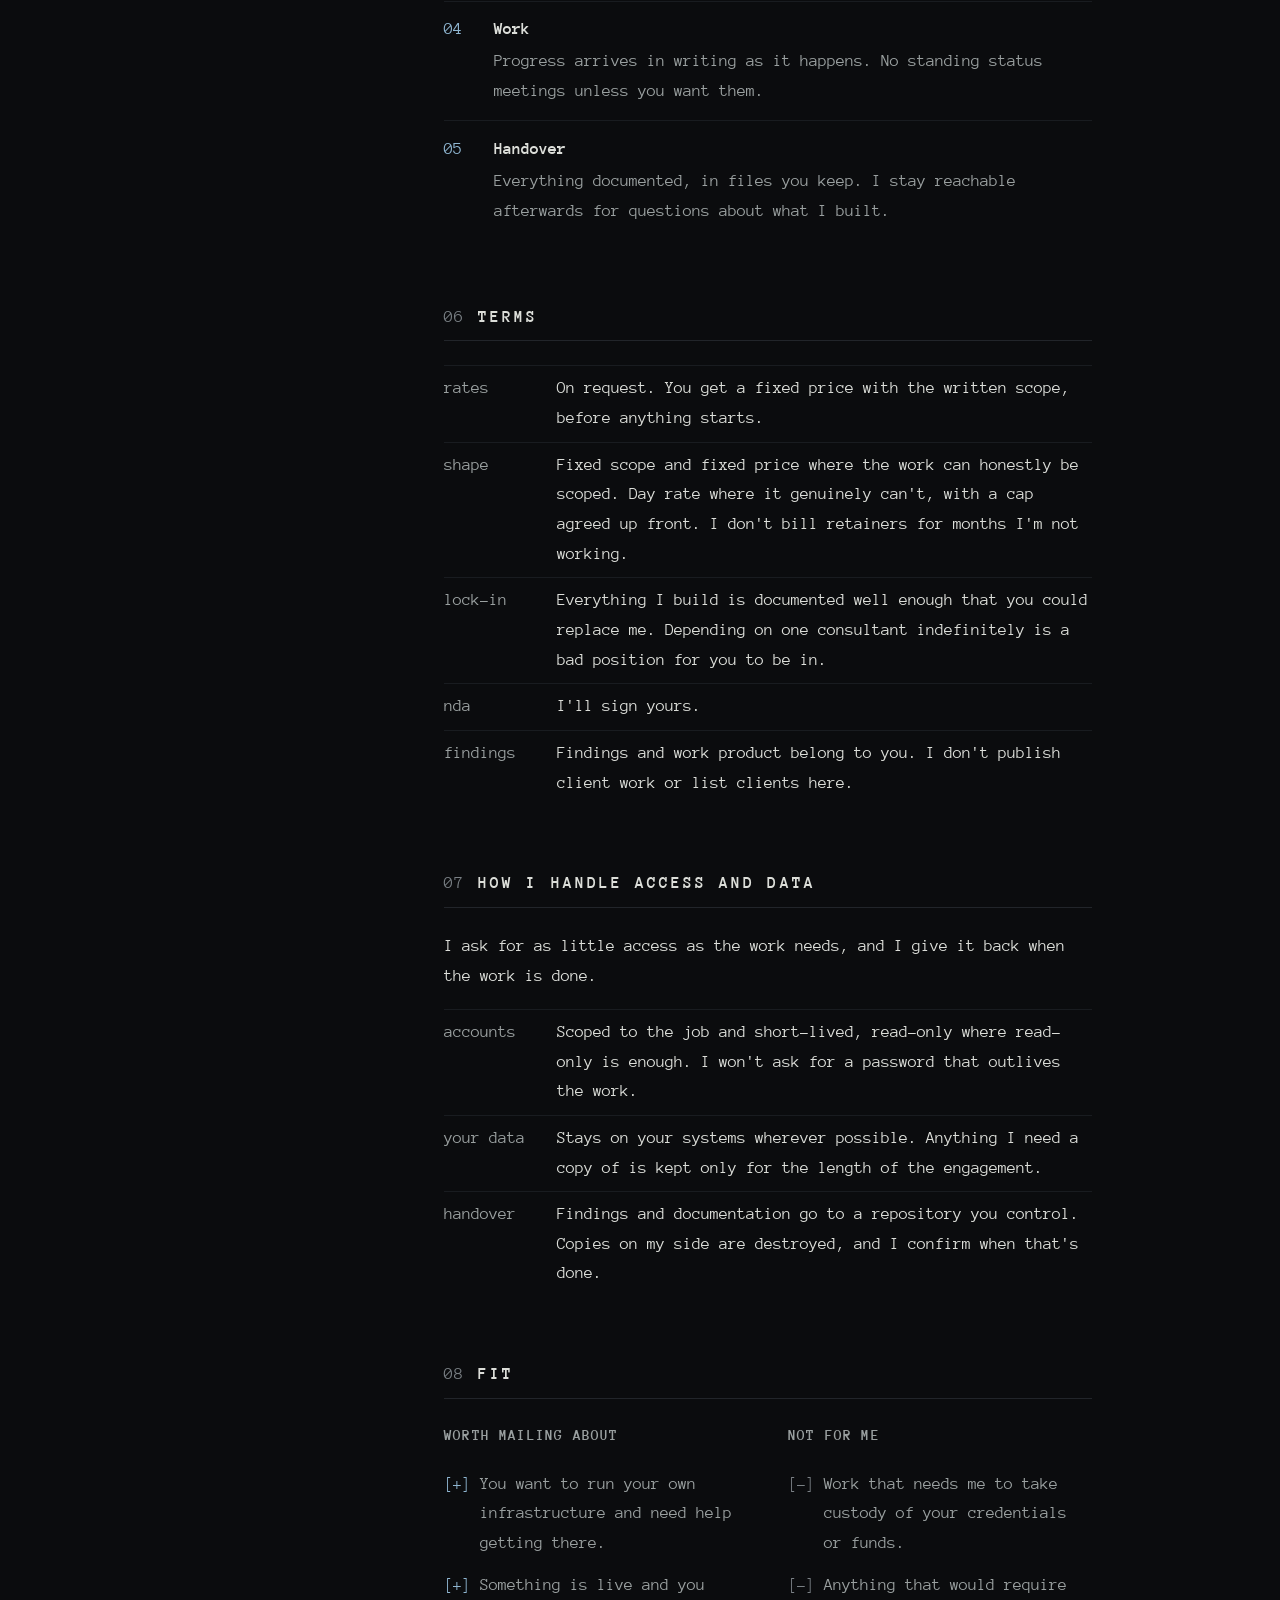
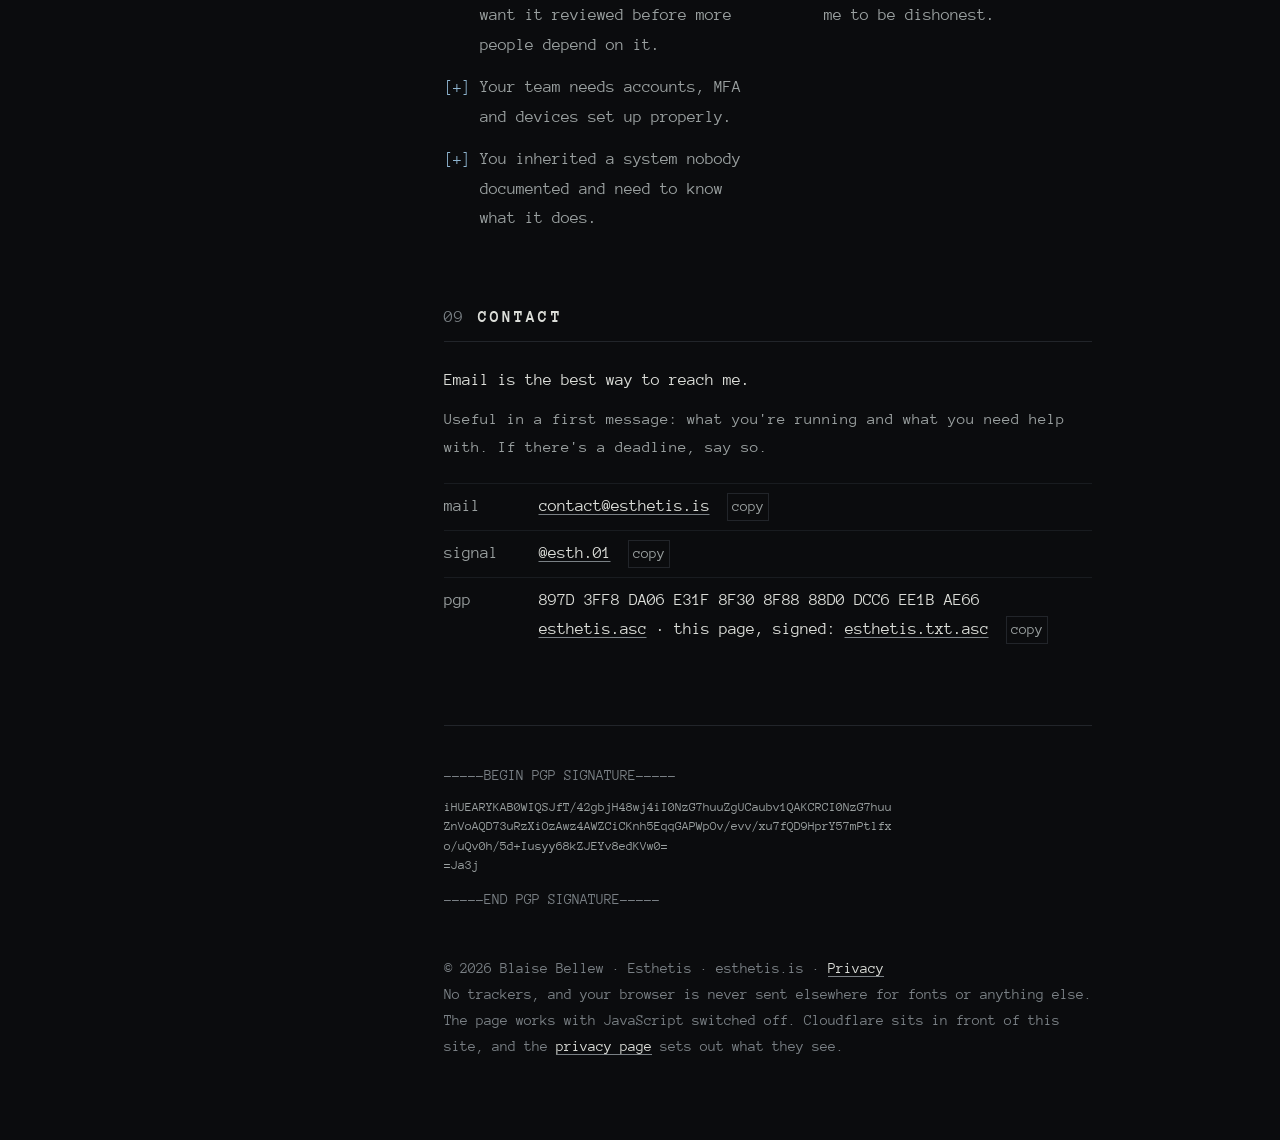
==== commit 651ecb82: "Restructure: infrastructure and security first, named, with selected work and notes" ====
--- a/site/index.html
+++ b/site/index.html
@@ -3,37 +3,37 @@
 <head>
   <meta charset="utf-8">
   <meta name="viewport" content="width=device-width, initial-scale=1">
-  <title>Esthetis: independent infrastructure consulting</title>
-  <meta name="description" content="Independent infrastructure consulting for small teams who would rather run their own systems than rent them. Deployment, monitoring, security review and the front-ends on top. Decentralized systems are a specialty, mostly Ethereum and Solana.">
+  <title>Esthetis — independent infrastructure &amp; security consulting · Blaise Bellew</title>
+  <meta name="description" content="Blaise Bellew, independent infrastructure and security consultant in Ventura County, CA. Linux server deployment and hardening, monitoring, backups, security reviews and IT administration for small teams.">
   <link rel="canonical" href="https://esthetis.is/">
-  <meta property="og:title" content="Esthetis">
-  <meta property="og:description" content="Independent infrastructure consulting, for teams who would rather run their own systems than rent them.">
+  <meta property="og:title" content="Esthetis — Blaise Bellew">
+  <meta property="og:description" content="Independent infrastructure and security consulting for small teams.">
   <meta property="og:url" content="https://esthetis.is/">
   <meta property="og:type" content="website">
   <meta name="theme-color" content="#0b0c0e">
   <link rel="icon" type="image/svg+xml" href="favicon.svg">
   <link rel="preload" href="fonts/anonymous-pro-400.woff2" as="font" type="font/woff2" crossorigin>
-  <link rel="stylesheet" href="style.css?v=16">
+  <link rel="stylesheet" href="style.css?v=17">
   <script type="application/ld+json">
 {
   "@context": "https://schema.org",
   "@type": "ProfessionalService",
   "name": "Esthetis",
   "url": "https://esthetis.is/",
-  "description": "Independent infrastructure consulting, for teams who would rather run their own systems than rent them.",
-  "serviceType": "Infrastructure consulting",
-  "areaServed": "Worldwide",
+  "description": "Independent infrastructure and security consulting for small teams.",
+  "founder": { "@type": "Person", "name": "Blaise Bellew" },
+  "address": { "@type": "PostalAddress", "addressRegion": "CA", "addressCountry": "US" },
+  "areaServed": "Ventura County, CA, and remote",
   "knowsAbout": [
-    "Infrastructure engineering",
-    "Self-hosting",
-    "Deployment and monitoring",
+    "Linux system administration",
+    "Server hardening",
+    "Monitoring and alerting",
+    "Backup and recovery",
     "Security review",
-    "Front-end engineering",
-    "Node operation",
-    "Self-custody",
-    "Ethereum",
-    "Solana",
-    "Monero"
+    "Microsoft 365",
+    "Entra ID",
+    "Intune",
+    "Google Workspace"
   ]
 }
   </script>
@@ -48,9 +48,11 @@
     <ol>
       <li><a href="#who">Who</a></li>
       <li><a href="#what">What</a></li>
+      <li><a href="#work">Selected work</a></li>
+      <li><a href="#notes">Notes</a></li>
       <li><a href="#process">Process</a></li>
       <li><a href="#terms">Terms</a></li>
-      <li><a href="#records">Records</a></li>
+      <li><a href="#access">Access &amp; data</a></li>
       <li><a href="#fit">Fit</a></li>
       <li><a href="#contact">Contact</a></li>
     </ol>
@@ -58,47 +60,19 @@
 
   <div class="doc">
 
-    <p class="armor" aria-hidden="true">-----BEGIN PGP SIGNED MESSAGE-----</p>
-    <p class="armor-meta" aria-hidden="true">Hash: SHA512</p>
-
     <header class="head">
       <h1>Esthetis</h1>
-      <p class="scope">Independent infrastructure consulting, for teams who would rather run their own systems than rent them.</p>
-      <p class="avail">Remote · Small teams · <span class="rev">Revised <time datetime="2026-11-01">2026-11-01</time></span></p>
+      <p class="scope">Independent infrastructure and security consulting for small teams.</p>
+      <p class="avail">Blaise Bellew · Ventura County, CA · Remote · <span class="rev">Revised <time datetime="2026-11-01">2026-11-01</time></span></p>
     </header>
-
-    <section class="ident" aria-label="Key fingerprint">
-      <div class="ident-row">
-      <pre class="art" aria-hidden="true">+--[ED25519 256]--+
-|                 |
-|                 |
-|                 |
-|       o .       |
-|      . S .      |
-| o o     .oo     |
-|. o =    .+o+    |
-| .E= o . ..B.=   |
-| ooo*.. . o+* .  |
-+-----------------+</pre>
-      <div class="ident-meta">
-        <p class="fp"><span class="k"><!--email_off-->Esthetis &lt;contact@esthetis.is&gt;<!--/email_off--></span><br>
-          <span class="v">897D 3FF8 DA06 E31F 8F30<br>8F88 88D0 DCC6 EE1B AE66</span></p>
-      </div>
-      </div>
-      <p class="verify">Check it yourself:</p>
-      <p class="cmd"><code>curl -s https://esthetis.is/esthetis.asc | gpg --show-keys</code></p>
-      <p class="verify">Key replaced <time datetime="2026-11-01">2026-11-01</time>. The earlier key, <span class="v">4145 B7B3 … DB6B 691F</span>, is retired; don't encrypt to it.</p>
-    </section>
 
     <main id="main">
 
       <section id="who" aria-labelledby="who-h">
         <h2 id="who-h">Who</h2>
-        <p>I'm an independent infrastructure consultant. I build and review the systems small teams run on, along with the deployment and security work that keeps them running.</p>
-        <p>Usually someone wants to run their own thing rather than rent it. Their own servers, their own keys. I help them get there, then get out of the way.</p>
-        <p>Most of the people who hire me are small: a founder, or a team of two or three with nobody to spare for this. Often they could do it themselves given a spare month.</p>
-        <p>A good share of the work has been on decentralized systems, where node operation and key management make ordinary infrastructure mistakes expensive. That's a specialty rather than the whole practice, and it has its own entry below.</p>
-        <p>There's one person here. You talk to me rather than an account manager, and you don't get handed off to a team once the contract is signed. You get a written scope up front and work you can read line by line.</p>
+        <p>I'm Blaise Bellew. Esthetis is my consulting practice. I set up, secure and look after the infrastructure small teams run on, and I document it so they aren't dependent on me.</p>
+        <p>Most of my clients so far have been small teams running blockchain infrastructure: nodes, RPC endpoints, key management. In practice that is ordinary Linux operations with an unforgiving threat model. Uptime, monitoring, patching, backups and secrets handling all matter more when a mistake can't be undone. The same work applies to any small team that wants to own its infrastructure.</p>
+        <p>There's one person here. You deal with me directly, from the first message to handover.</p>
       </section>
 
       <section id="what" aria-labelledby="what-h">
@@ -106,62 +80,90 @@
 
         <article class="svc">
           <h3>infrastructure/</h3>
-          <p>Servers, networks and the deployment around them. Self-hosted where that makes sense, and boring wherever it can be. I'll push you away from dependencies you can't leave, including me.</p>
+          <p>Servers you own and understand. I steer toward setups that are boring to run and easy to hand over.</p>
           <dl class="spec">
             <div class="row">
               <dt>covers</dt>
-              <dd>Linux hosts and containers. Deployment and configuration that can be rebuilt from the repository. Monitoring, alerting and backups that have actually been restored. Private networking and tunnelled access in place of open ports. Getting off hosted providers you would rather not depend on.</dd>
+              <dd>Linux server deployment and hardening. Monitoring and alerting. Backups, with recovery tested rather than assumed. Migrating off hosted and cloud providers to self-managed servers. Access and secrets management. Node and RPC hosting for teams that need it.</dd>
             </div>
             <div class="row">
               <dt>you get</dt>
-              <dd>Running infrastructure with runbooks for operating it, plus an architecture document you can hand to whoever comes after me.</dd>
+              <dd>Running systems, runbooks for operating them, and an architecture document you can hand to whoever comes after me.</dd>
             </div>
           </dl>
         </article>
 
         <article class="svc">
           <h3>security/</h3>
-          <p>I read your code and your infrastructure and tell you what's wrong with it. Threat model first, so the review is about your actual adversary and not a checklist.</p>
+          <p>I review your code and your infrastructure and tell you what's wrong with it. Threat model first, so the review is about your actual adversary and not a checklist.</p>
           <dl class="spec">
             <div class="row">
               <dt>covers</dt>
-              <dd>Web application review. Deployment and infrastructure configuration. Dependencies and supply chain. Key and secret handling. Operational security for teams too small to have anyone assigned to it.</dd>
+              <dd>Web application review. Server and deployment configuration. Dependencies and supply chain. Key and secret handling. Operational security for small teams: MFA, device management, least-privilege access.</dd>
             </div>
             <div class="row">
               <dt>you get</dt>
-              <dd>A written report with reproduction steps and fixes, ranked by what an attacker would reach for first. Not a severity spreadsheet. One re-check after you've fixed things is part of the job, not a second engagement.</dd>
+              <dd>A written report with reproduction steps and fixes, ranked by what an attacker would reach for first. One re-check after you've fixed things is included.</dd>
             </div>
           </dl>
         </article>
 
         <article class="svc">
-          <h3>design/</h3>
-          <p>Interfaces, mostly for things that sit on top of a node or an API, which is where most web front-ends come apart. I don't have a framework to defend, and if it can be a static page it stays a static page.</p>
+          <h3>it/</h3>
+          <p>IT administration for small teams without an IT person.</p>
           <dl class="spec">
             <div class="row">
               <dt>covers</dt>
-              <dd>Dashboards over operational or indexer data. Request and transaction states, including every way they fail. Key handling in the browser. Design systems and accessibility. Getting it to load fast on a bad connection. Wallet connection flows, usually Ethereum or Solana.</dd>
+              <dd>Microsoft 365, Entra ID and Intune, or Google Workspace setup. MFA rollout. Onboarding and offboarding. Device support.</dd>
             </div>
             <div class="row">
               <dt>you get</dt>
-              <dd>The running front-end and its source, with written notes on why it's built the way it is.</dd>
+              <dd>Accounts and devices set up consistently, with written procedures for the next hire and the next departure.</dd>
             </div>
           </dl>
         </article>
 
         <article class="svc">
-          <h3>chains/</h3>
-          <p>The specialty. A blockchain node is infrastructure with less room for error, since a node that falls out of sync or a key handled carelessly costs more than downtime. I'll push you toward self-custody and away from anything that needs a trusted middleman.</p>
-          <dl class="spec">
-            <div class="row">
-              <dt>covers</dt>
-              <dd>Node deployment and monitoring. RPC and indexing strategy. Contract integration and ABI handling. Signing and key management. Most of that has been Ethereum and Solana, with Monero where the privacy properties are the point, though the node and key problems look much the same wherever you are.</dd>
-            </div>
-            <div class="row">
-              <dt>you get</dt>
-              <dd>Nodes and indexers run under the same runbooks and monitoring as the rest of your infrastructure, and integration code you can read line by line.</dd>
-            </div>
-          </dl>
+          <h3>front-end/</h3>
+          <p>I also build front-ends, mostly dashboards and interfaces over operational data, kept as static as the job allows.</p>
+        </article>
+      </section>
+
+      <section id="work" aria-labelledby="work-h">
+        <h2 id="work-h">Selected work</h2>
+        <p>Client names and identifying details are withheld under NDA.</p>
+
+        <article class="svc">
+          <h3>Cloud to self-managed servers</h3>
+          <p>A payments startup ran its production system on AWS. Working alongside their two developers, I migrated it to self-managed servers. Hosting costs came down by roughly half, and the team took over the new setup with backups in place and documentation for running it.</p>
+        </article>
+
+        <article class="svc">
+          <h3>MFA and device management for an eight-person team</h3>
+          <p>An eight-person team needed MFA and managed devices. I rolled out MFA through Entra ID, enrolled their devices in Intune and moved shared credentials into Bitwarden. The team ended up with MFA in place and shared passwords kept in one managed vault.</p>
+        </article>
+
+        <article class="svc">
+          <h3>Key-generation flaw in a payment system</h3>
+          <p>While reviewing a stored-value payment system, I found that several production releases of its mobile app generated private keys without a cryptographically secure source. A refactor had moved the polyfill that supplies the secure random API below the module that checked for it, and that module silently fell back to the runtime's general-purpose generator, whose state can be recovered from its output. I recommended making key generation fail closed, adding a startup self-test and a build-time check on import order, and forcing affected accounts to move funds to keys generated on a fixed build. The client implemented all of it, and I advised on notifying affected users before any public statement.</p>
+        </article>
+
+        <article class="svc">
+          <h3>Taking over undocumented systems</h3>
+          <p>A client's systems had been built and run without documentation. I worked out what they did and how they fit together, and left the client with runbooks and architecture documents for all of it.</p>
+        </article>
+      </section>
+
+      <section id="notes" aria-labelledby="notes-h">
+        <h2 id="notes-h">Notes</h2>
+
+        <article class="svc" id="php2shell">
+          <h3>PHP2Shell response, October 2026</h3>
+          <p>PHP released fixes for CVE-2026-109618 and CVE-2026-109619 ("PHP2Shell"), two remote code execution flaws in PHP itself, on 21 October 2026. Exploitation attempts were being reported the same day. I started work about nine hours after disclosure on a client site running an affected PHP 8.3 release under PHP-FPM.</p>
+          <p>I put up a maintenance page, upgraded to PHP 8.3.36, restarted services and restored the site. I also disabled session upload progress, as PHP recommends until the related CVE-2026-115560 is fixed in its next regular release, and tightened the request body limit at the web server.</p>
+          <p>To verify the fix, I confirmed the running version from both the CLI and FPM, checked that the package changelog listed both CVEs, confirmed the new setting was active, and tested login, booking and checkout end to end.</p>
+          <p>To check for compromise, I reviewed web and PHP logs back to the first reported in-the-wild attempts. A small number of oversized multipart requests appeared in the days around disclosure. All were rejected or failed, and none were followed by unusual activity from the same sources. CMS core and plugin checksums were clean, no PHP files had been added or changed in the web root, and crontabs, admin accounts and outbound connections showed nothing unusual. No signs of compromise were found.</p>
+          <p>Total downtime was about 15 minutes. No action was required from the client.</p>
         </article>
       </section>
 
@@ -170,7 +172,7 @@
         <ol class="steps">
           <li>
             <h3>Mail</h3>
-            <p>Tell me what you're building and what's worrying you. A paragraph is enough to start.</p>
+            <p>Tell me what you're running and what you need. A paragraph is enough to start.</p>
           </li>
           <li>
             <h3>Call</h3>
@@ -196,8 +198,7 @@
         <dl class="spec wide">
           <div class="row">
             <dt>rates</dt>
-            <dd>On request. You get a fixed price with the written scope, before
-              anything starts.</dd>
+            <dd>On request. You get a fixed price with the written scope, before anything starts.</dd>
           </div>
           <div class="row">
             <dt>shape</dt>
@@ -205,42 +206,34 @@
           </div>
           <div class="row">
             <dt>lock-in</dt>
-            <dd>Everything I build is documented well enough that you could replace me. Depending on one freelancer indefinitely is a bad position for you to be in, and I'd rather you weren't in it.</dd>
-          </div>
-          <div class="row">
-            <dt>working</dt>
-            <dd>Remote and asynchronous by default. I write things down rather than schedule calls about them.</dd>
+            <dd>Everything I build is documented well enough that you could replace me. Depending on one consultant indefinitely is a bad position for you to be in.</dd>
           </div>
           <div class="row">
             <dt>nda</dt>
-            <dd>I'll sign yours. I don't ask you to sign mine.</dd>
-          </div>
-          <div class="row">
-            <dt>privacy</dt>
-            <dd>Findings from a review are yours. I don't publish client work and I won't be listing you on this site.</dd>
+            <dd>I'll sign yours.</dd>
+          </div>
+          <div class="row">
+            <dt>findings</dt>
+            <dd>Findings and work product belong to you. I don't publish client work or list clients here.</dd>
           </div>
         </dl>
       </section>
 
-      <section id="records" aria-labelledby="records-h">
-        <h2 id="records-h">Records</h2>
-        <p>The site collects nothing about you, and I keep as little as the work allows. Here is what that means in practice.</p>
+      <section id="access" aria-labelledby="access-h">
+        <h2 id="access-h">How I handle access and data</h2>
+        <p>I ask for as little access as the work needs, and I give it back when the work is done.</p>
         <dl class="spec wide">
           <div class="row">
-            <dt>collected</dt>
-            <dd>Whatever you choose to put in a message, and nothing beyond it. There is no intake form and no questionnaire.</dd>
-          </div>
-          <div class="row">
-            <dt>credentials</dt>
-            <dd>Scoped and short-lived, or read-only where read-only is enough. I won't ask for a password that outlives the work.</dd>
-          </div>
-          <div class="row">
-            <dt>retained</dt>
-            <dd>Correspondence for as long as the engagement needs it. Your code and your credentials, never past handover.</dd>
+            <dt>accounts</dt>
+            <dd>Scoped to the job and short-lived, read-only where read-only is enough. I won't ask for a password that outlives the work.</dd>
+          </div>
+          <div class="row">
+            <dt>your data</dt>
+            <dd>Stays on your systems wherever possible. Anything I need a copy of is kept only for the length of the engagement.</dd>
           </div>
           <div class="row">
             <dt>handover</dt>
-            <dd>Findings and artifacts go to a repository you control. Whatever sat on my side is destroyed, and I tell you when that is done.</dd>
+            <dd>Findings and documentation go to a repository you control. Copies on my side are destroyed, and I confirm when that's done.</dd>
           </div>
         </dl>
       </section>
@@ -253,17 +246,15 @@
             <ul class="fit-list good">
               <li>You want to run your own infrastructure and need help getting there.</li>
               <li>Something is live and you want it reviewed before more people depend on it.</li>
-              <li>You need a front-end built by someone who understands what's underneath it.</li>
+              <li>Your team needs accounts, MFA and devices set up properly.</li>
               <li>You inherited a system nobody documented and need to know what it does.</li>
             </ul>
           </div>
           <div class="fit-col">
             <h3>Not for me</h3>
             <ul class="fit-list bad">
-              <li>Token launches, and anything whose real product is the token.</li>
-              <li>Work where I'd hold your keys or your funds.</li>
-              <li>"Make it decentralized" with no reason behind it.</li>
-              <li>Anything I'd have to lie about.</li>
+              <li>Work that needs me to take custody of your credentials or funds.</li>
+              <li>Anything that would require me to be dishonest.</li>
             </ul>
           </div>
         </div>
@@ -271,8 +262,8 @@
 
       <section id="contact" aria-labelledby="contact-h">
         <h2 id="contact-h">Contact</h2>
-        <p>Mail is the best way to reach me, encrypted if you can.</p>
-        <p class="hint">Useful in a first message: what you're building, and what's worrying you about it. If there's a deadline, say so.</p>
+        <p>Email is the best way to reach me.</p>
+        <p class="hint">Useful in a first message: what you're running and what you need help with. If there's a deadline, say so.</p>
         <dl class="spec channels">
           <div class="row">
             <dt>mail</dt>
@@ -290,23 +281,22 @@
           <div class="row">
             <dt>pgp</dt>
             <dd><span class="v">897D 3FF8 DA06 E31F 8F30 8F88 88D0 DCC6 EE1B AE66</span><br>
-              <a href="esthetis.asc">esthetis.asc</a>
+              <a href="esthetis.asc">esthetis.asc</a> · this page, signed: <a href="esthetis.txt.asc">esthetis.txt.asc</a>
               <button class="copy" type="button" data-copy="897D3FF8DA06E31F8F308F8888D0DCC6EE1BAE66">copy</button></dd>
           </div>
         </dl>
-
       </section>
 
     </main>
 
     <footer class="sig">
       <p class="armor" aria-hidden="true">-----BEGIN PGP SIGNATURE-----</p>
-      <pre class="sigblock">iHUEARYKAB0WIQSJfT/42gbjH48wj4iI0NzG7huuZgUCaubk3wAKCRCI0NzG7huu
-ZrCWAQCcKgqKzbH8pVKwaoUwBmRLhxaVtcvvjLgv5Pxo1Jp08QEAyXy636SQq/+H
-xYuER7a4zXzLojT+RTsmP+zuA8RGGw0=
-=rH45</pre>
+      <pre class="sigblock">iHUEARYKAB0WIQSJfT/42gbjH48wj4iI0NzG7huuZgUCaubv1QAKCRCI0NzG7huu
+ZnVoAQD73uRzXiOzAwz4AWZCiCKnh5EqqGAPWpOv/evv/xu7fQD9HprY57mPtlfx
+o/uQv0h/5d+Iusyy68kZJEYv8edKVw0=
+=Ja3j</pre>
       <p class="armor" aria-hidden="true">-----END PGP SIGNATURE-----</p>
-      <p class="colophon">© 2026 Esthetis · esthetis.is · <a href="/privacy">Privacy</a><br>
+      <p class="colophon">© 2026 Blaise Bellew · Esthetis · esthetis.is · <a href="/privacy">Privacy</a><br>
         No trackers, and your browser is never sent elsewhere for fonts or
         anything else. The page works with JavaScript switched off. Cloudflare
         sits in front of this site, and the <a href="/privacy">privacy page</a>
@@ -316,6 +306,6 @@
   </div>
 </div>
 
-<script src="main.js?v=16" defer></script>
+<script src="main.js?v=17" defer></script>
 </body>
 </html>
--- a/site/style.css
+++ b/site/style.css
@@ -326,6 +326,8 @@
 
 .svc > p { color: var(--fg); }
 
+.svc > p + p { margin-top: 0.8rem; }
+
 /* ---------- Spec rows: aligned like plaintext, but reflowing ---------- */
 
 .spec { margin-top: 1.1rem; }
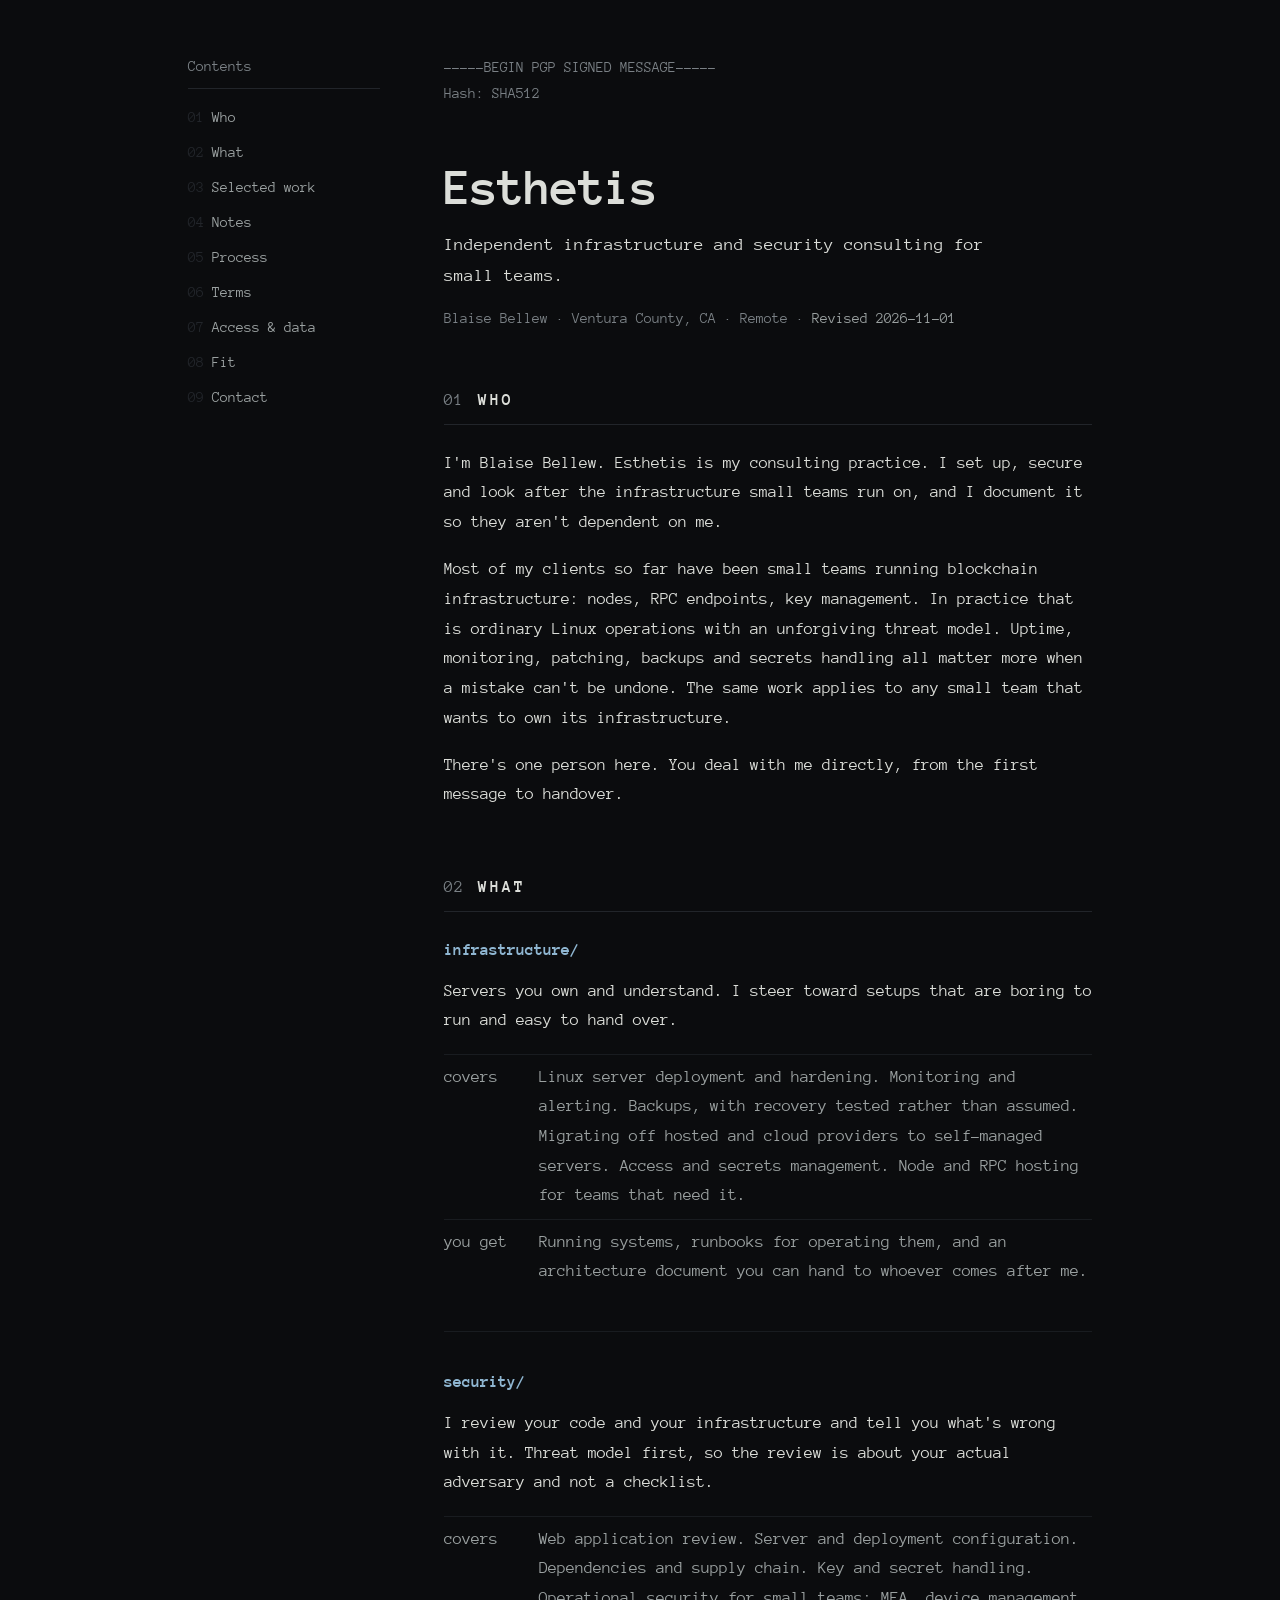
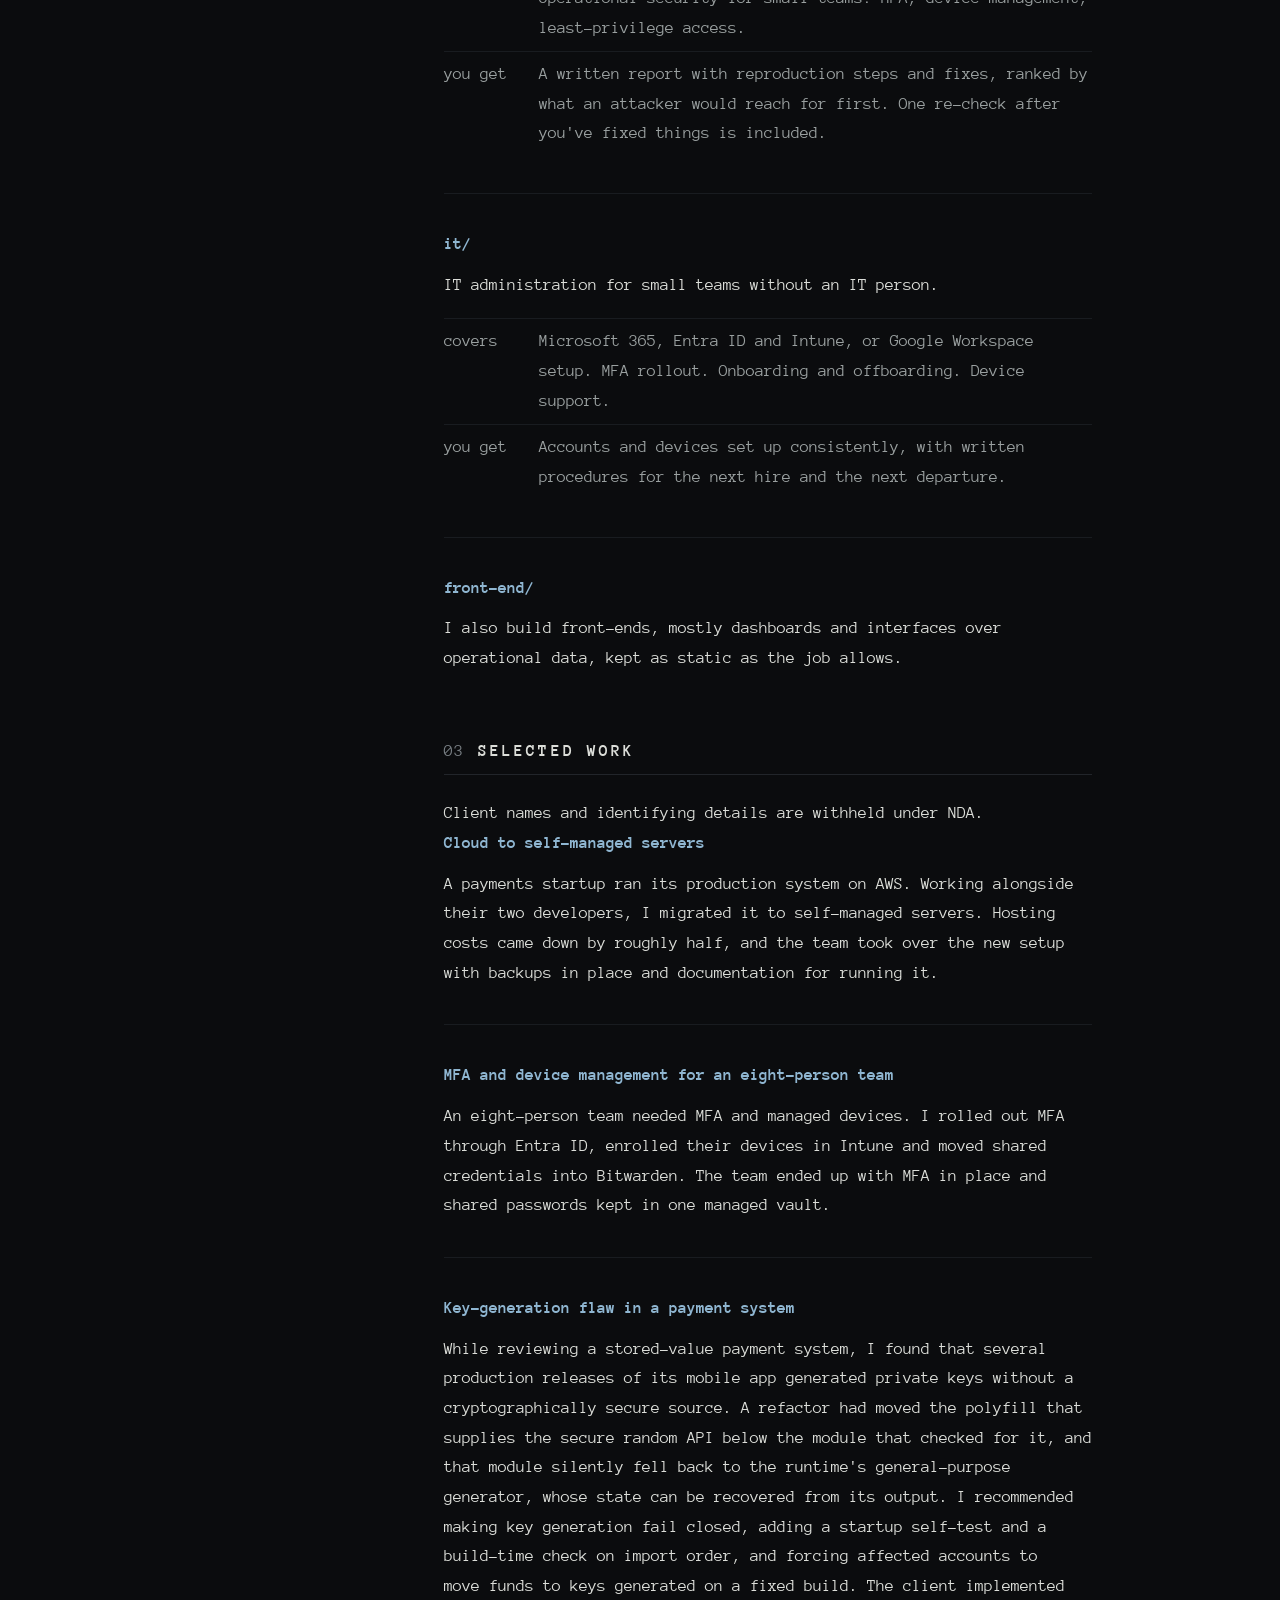
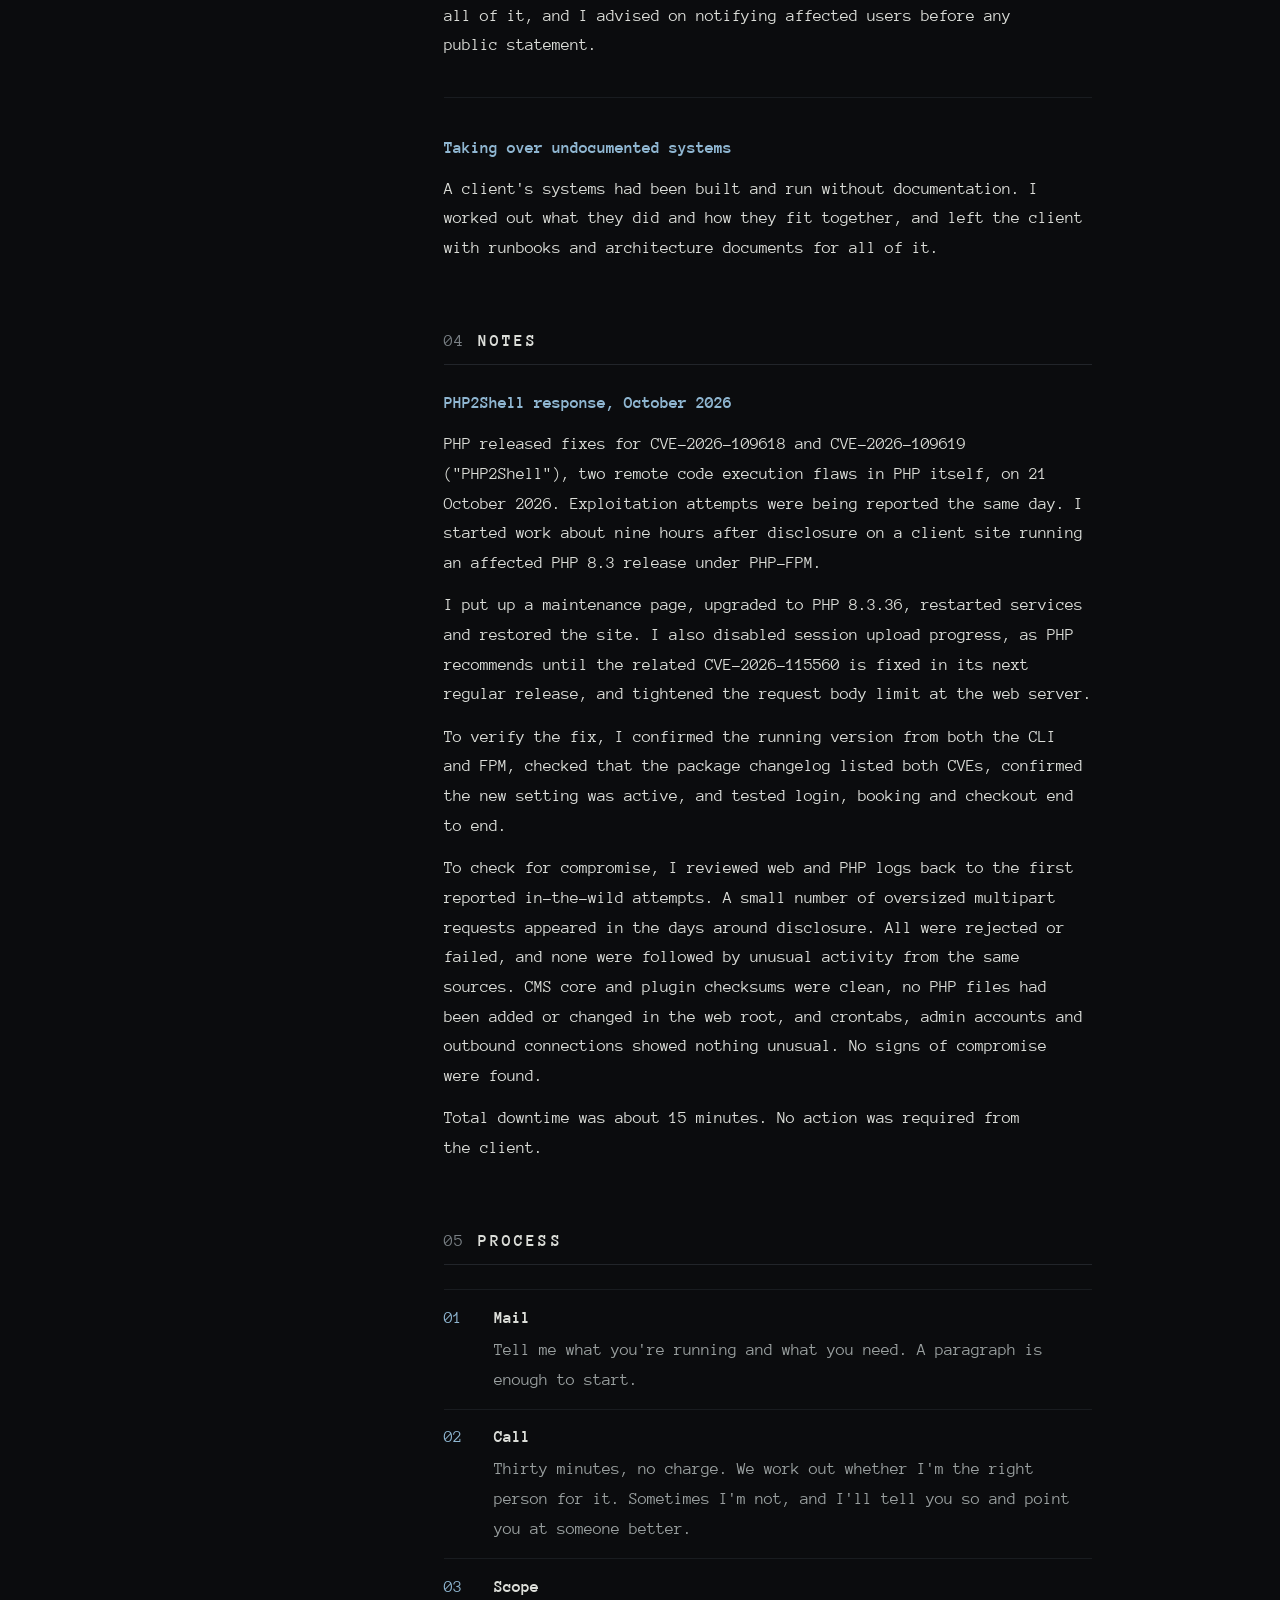
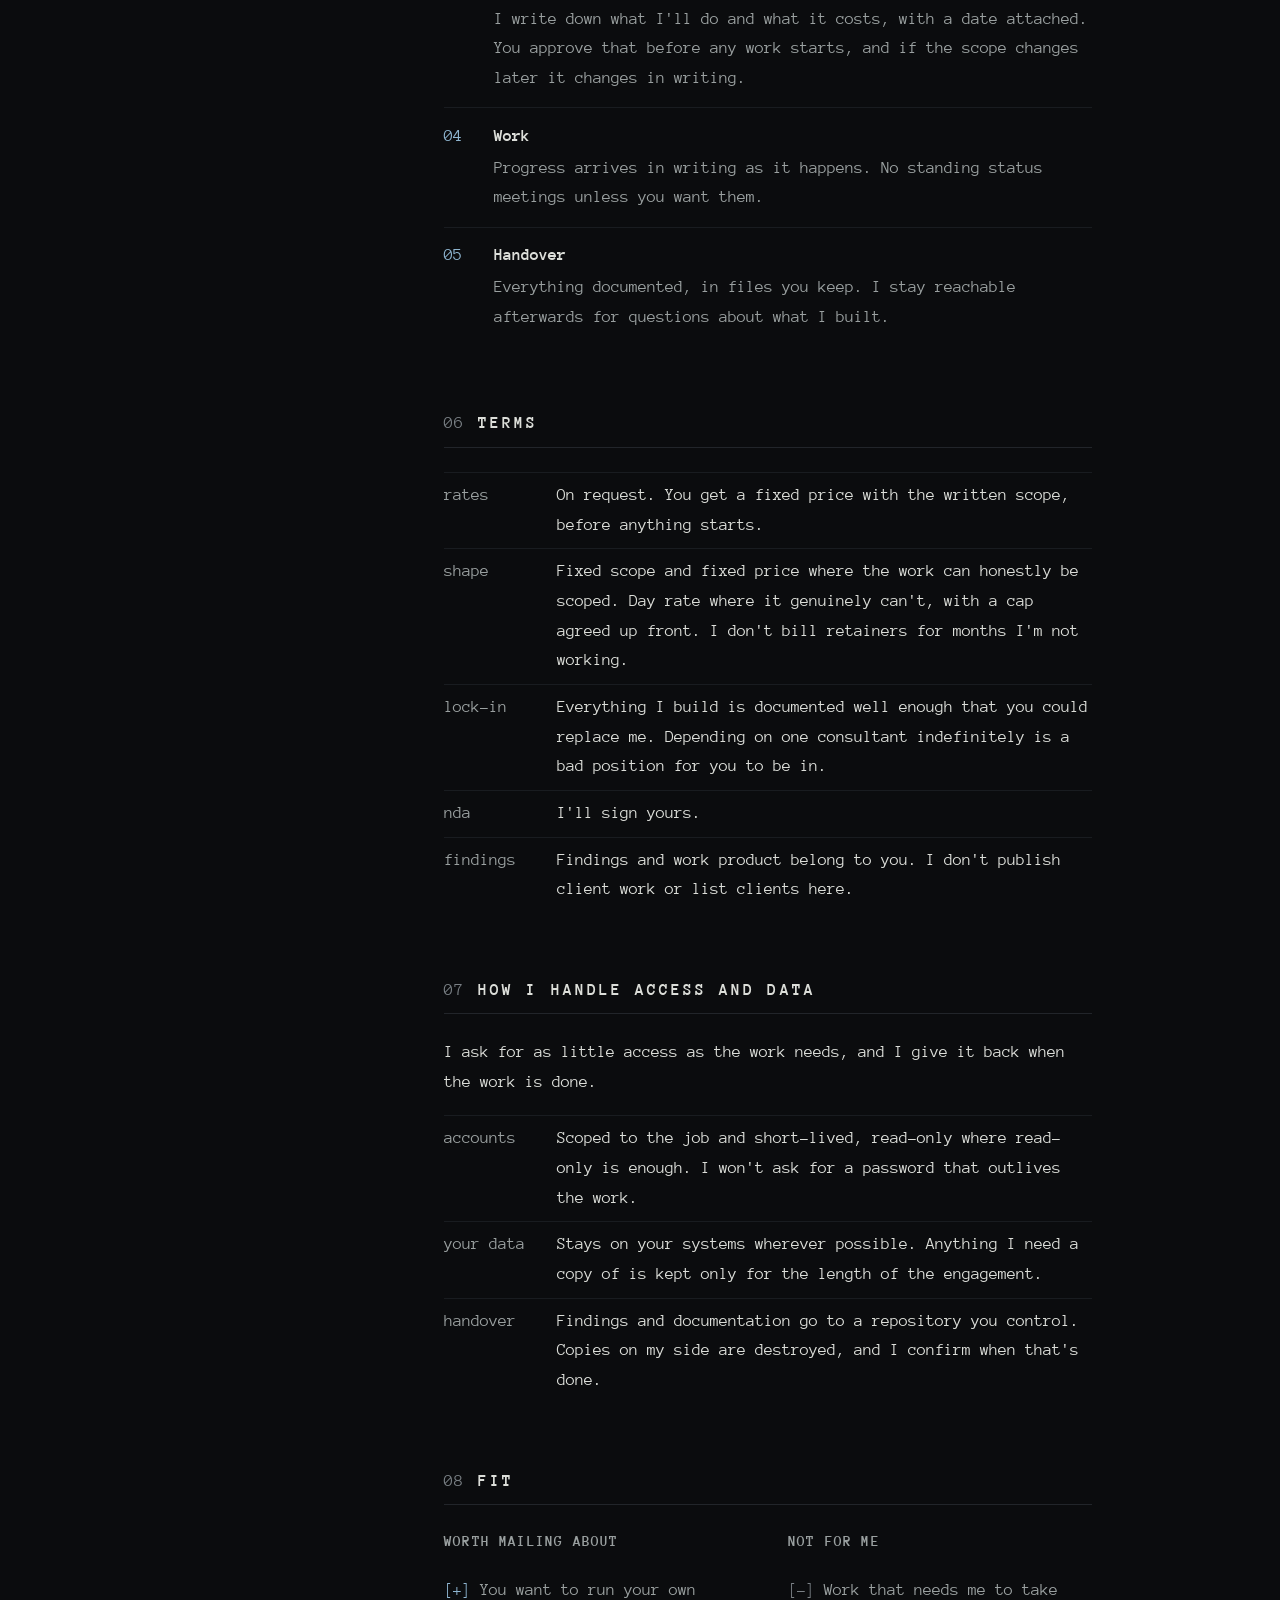
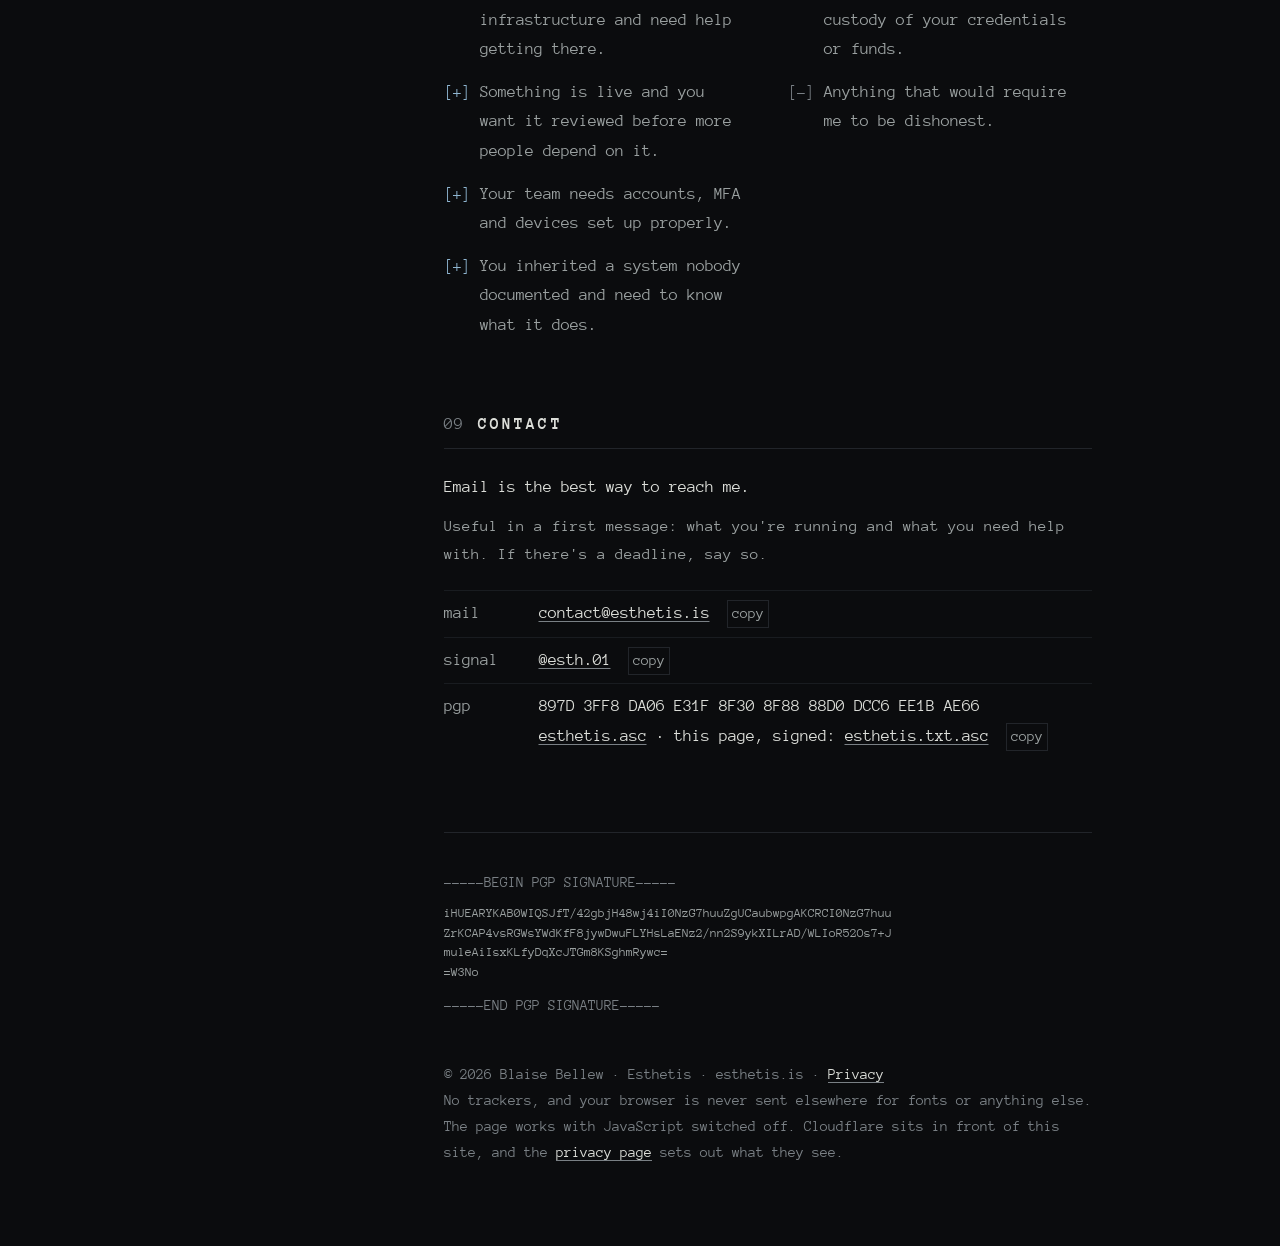
==== commit 42a5e121: "Restore the signed-message header so the whole page reads as one signed document" ====
--- a/site/index.html
+++ b/site/index.html
@@ -60,6 +60,9 @@
 
   <div class="doc">
 
+    <p class="armor" aria-hidden="true">-----BEGIN PGP SIGNED MESSAGE-----</p>
+    <p class="armor-meta" aria-hidden="true">Hash: SHA512</p>
+
     <header class="head">
       <h1>Esthetis</h1>
       <p class="scope">Independent infrastructure and security consulting for small teams.</p>
@@ -291,10 +294,10 @@
 
     <footer class="sig">
       <p class="armor" aria-hidden="true">-----BEGIN PGP SIGNATURE-----</p>
-      <pre class="sigblock">iHUEARYKAB0WIQSJfT/42gbjH48wj4iI0NzG7huuZgUCaubv1QAKCRCI0NzG7huu
-ZnVoAQD73uRzXiOzAwz4AWZCiCKnh5EqqGAPWpOv/evv/xu7fQD9HprY57mPtlfx
-o/uQv0h/5d+Iusyy68kZJEYv8edKVw0=
-=Ja3j</pre>
+      <pre class="sigblock">iHUEARYKAB0WIQSJfT/42gbjH48wj4iI0NzG7huuZgUCaubwpgAKCRCI0NzG7huu
+ZrKCAP4vsRGWsYWdKfF8jywDwuFLYHsLaENz2/nn2S9ykXILrAD/WLIoR52Os7+J
+muleAiIsxKLfyDqXcJTGm8KSghmRywc=
+=W3No</pre>
       <p class="armor" aria-hidden="true">-----END PGP SIGNATURE-----</p>
       <p class="colophon">© 2026 Blaise Bellew · Esthetis · esthetis.is · <a href="/privacy">Privacy</a><br>
         No trackers, and your browser is never sent elsewhere for fonts or
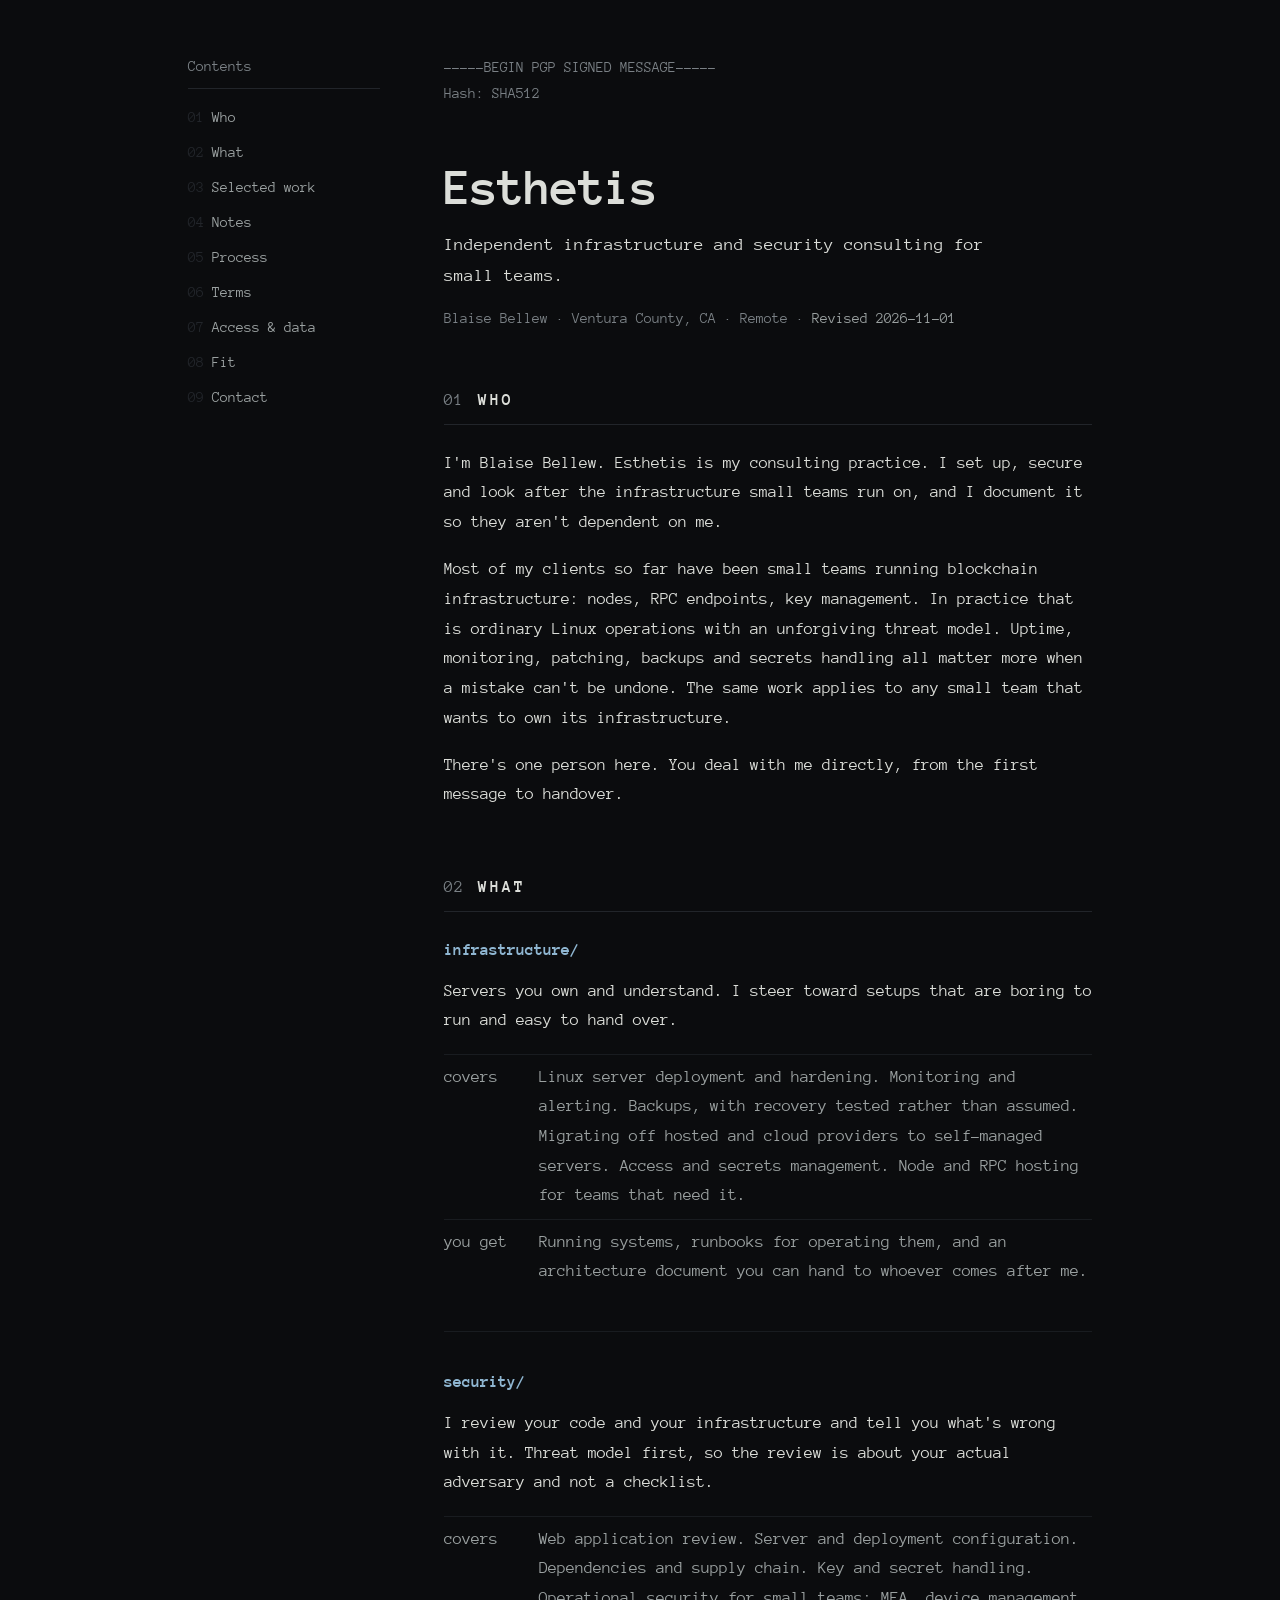
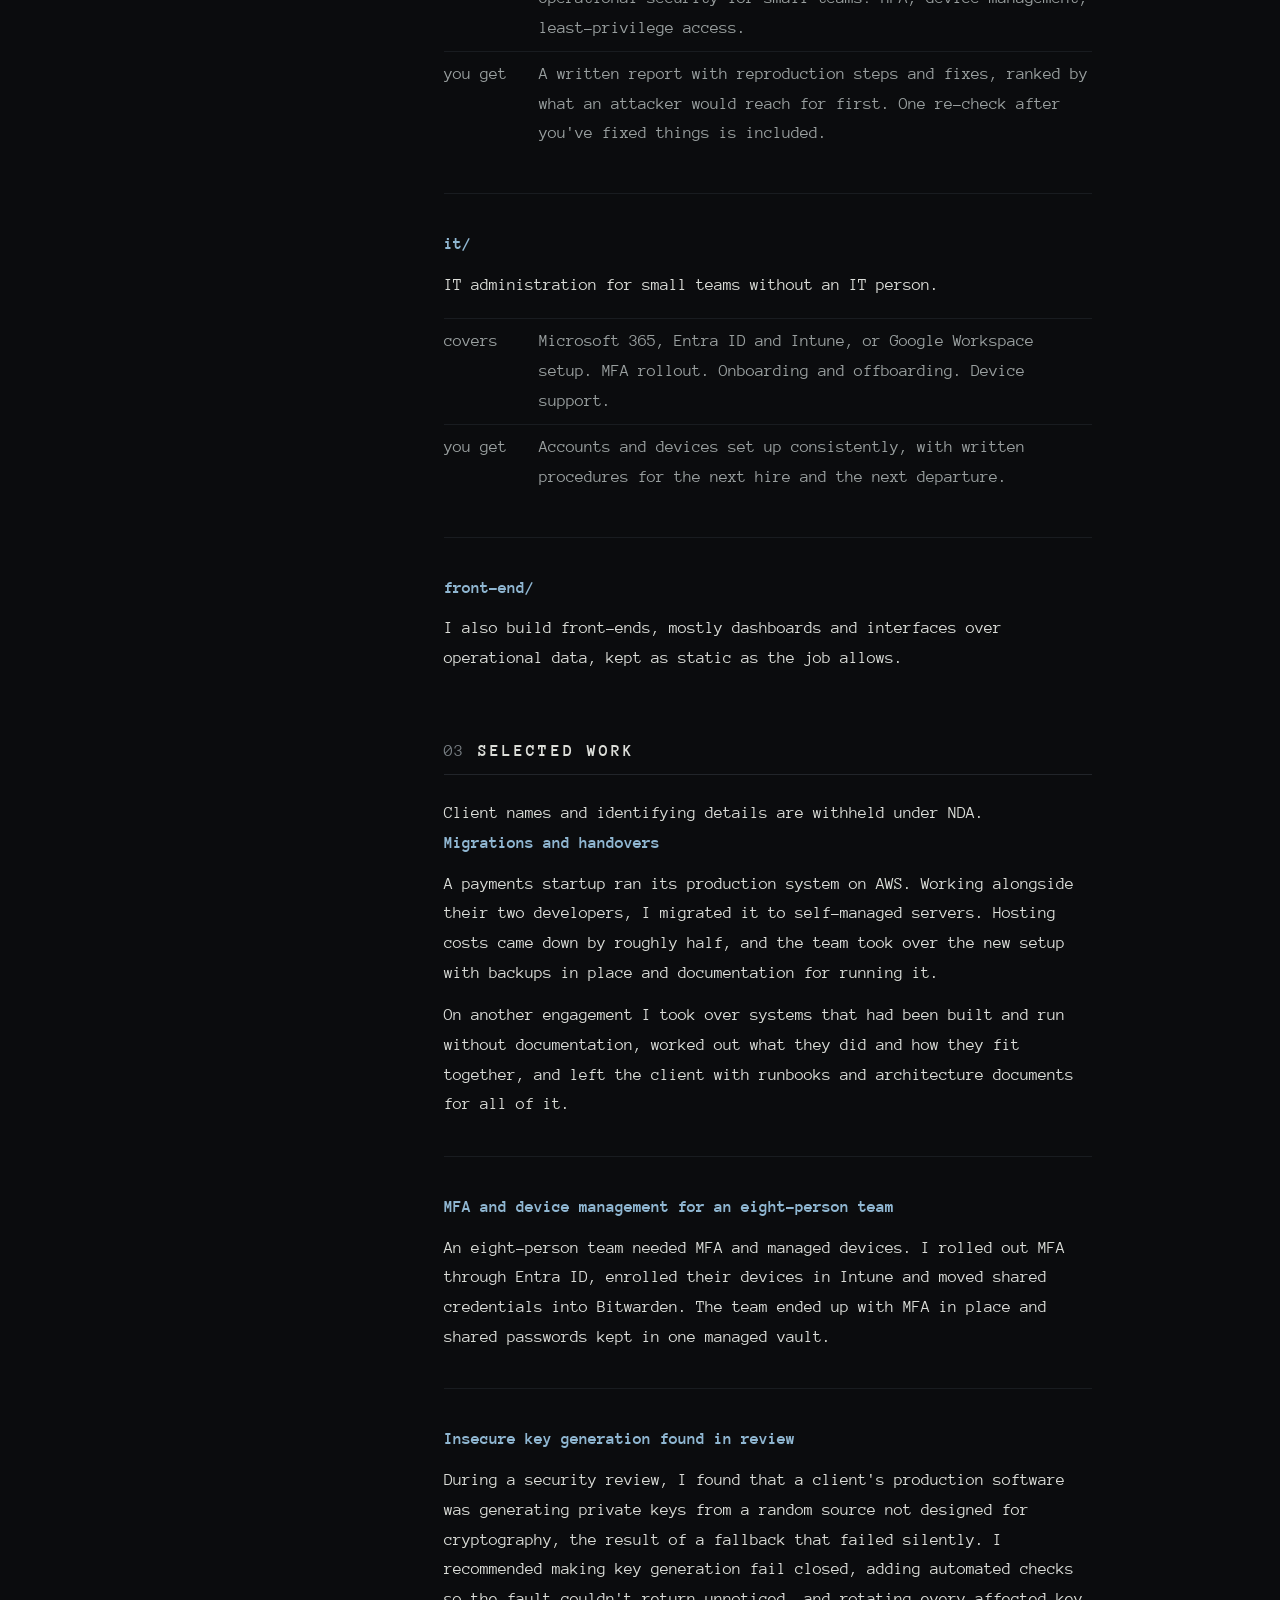
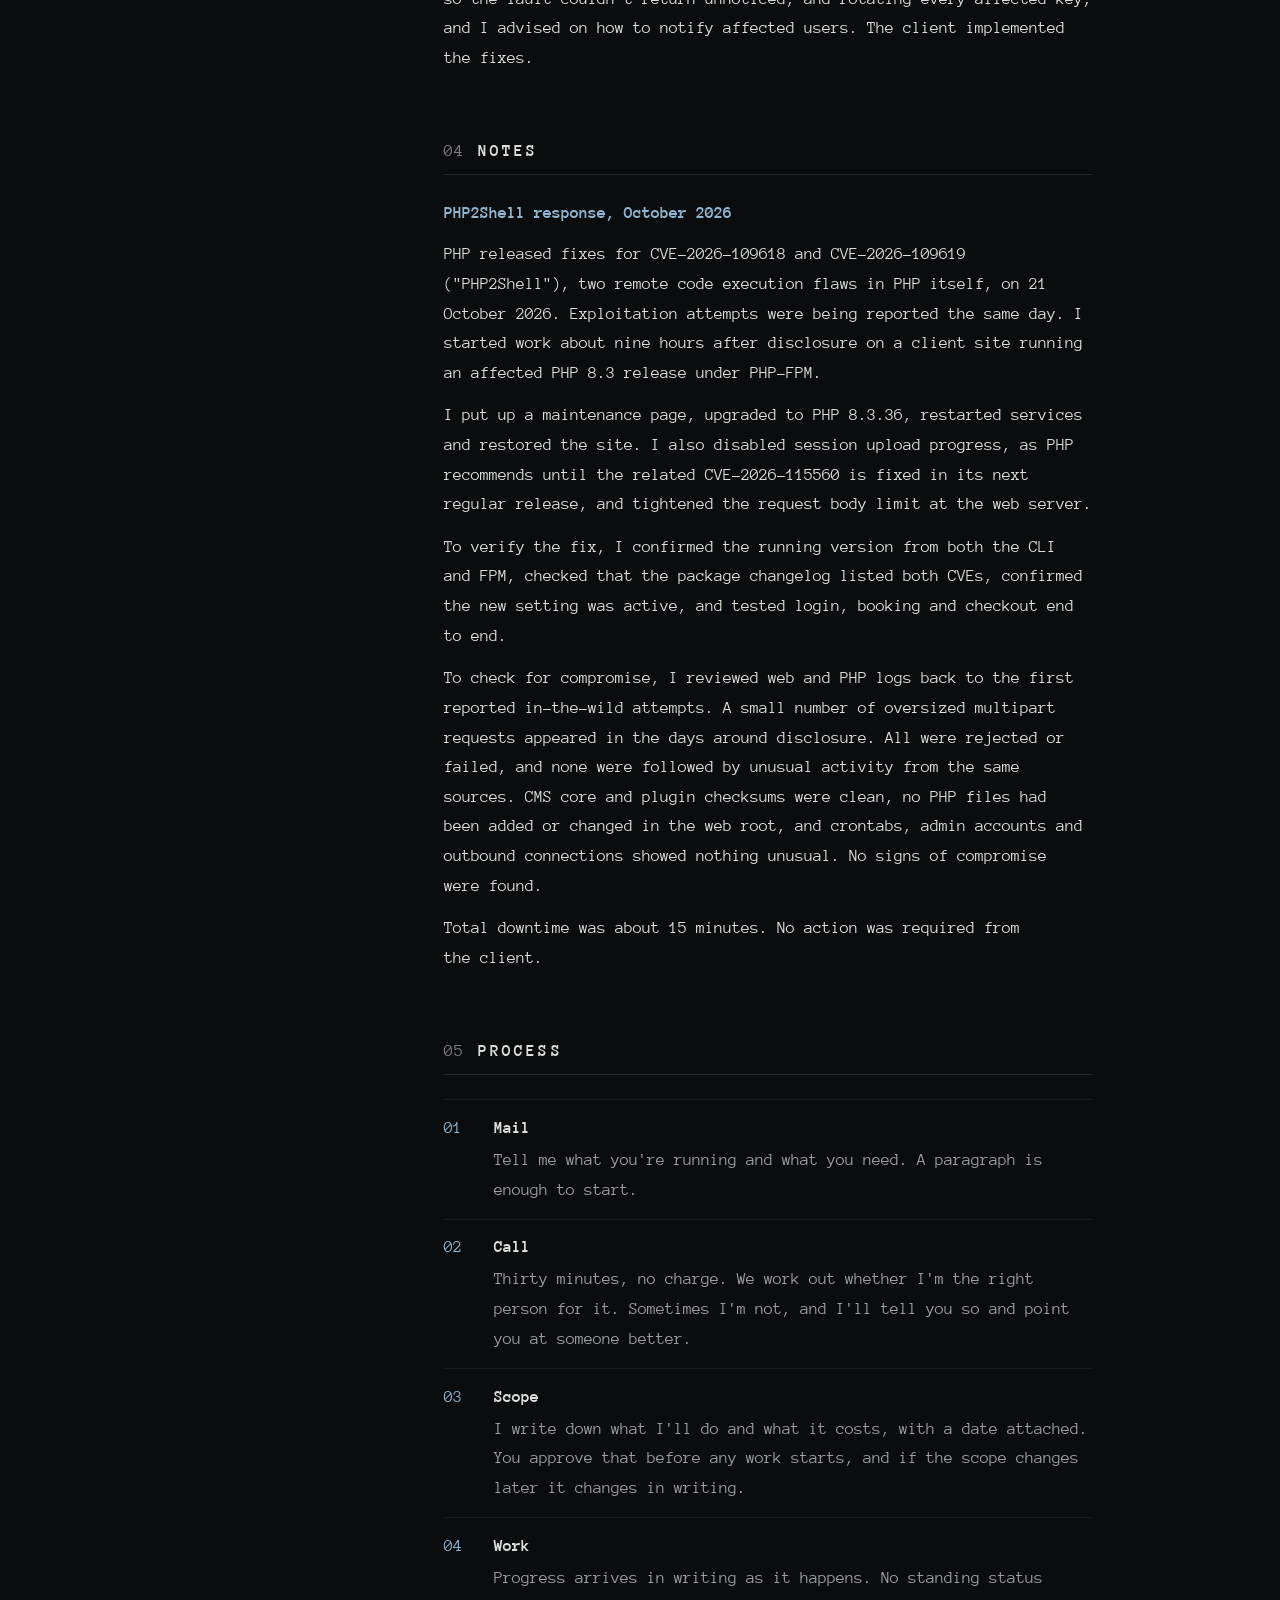
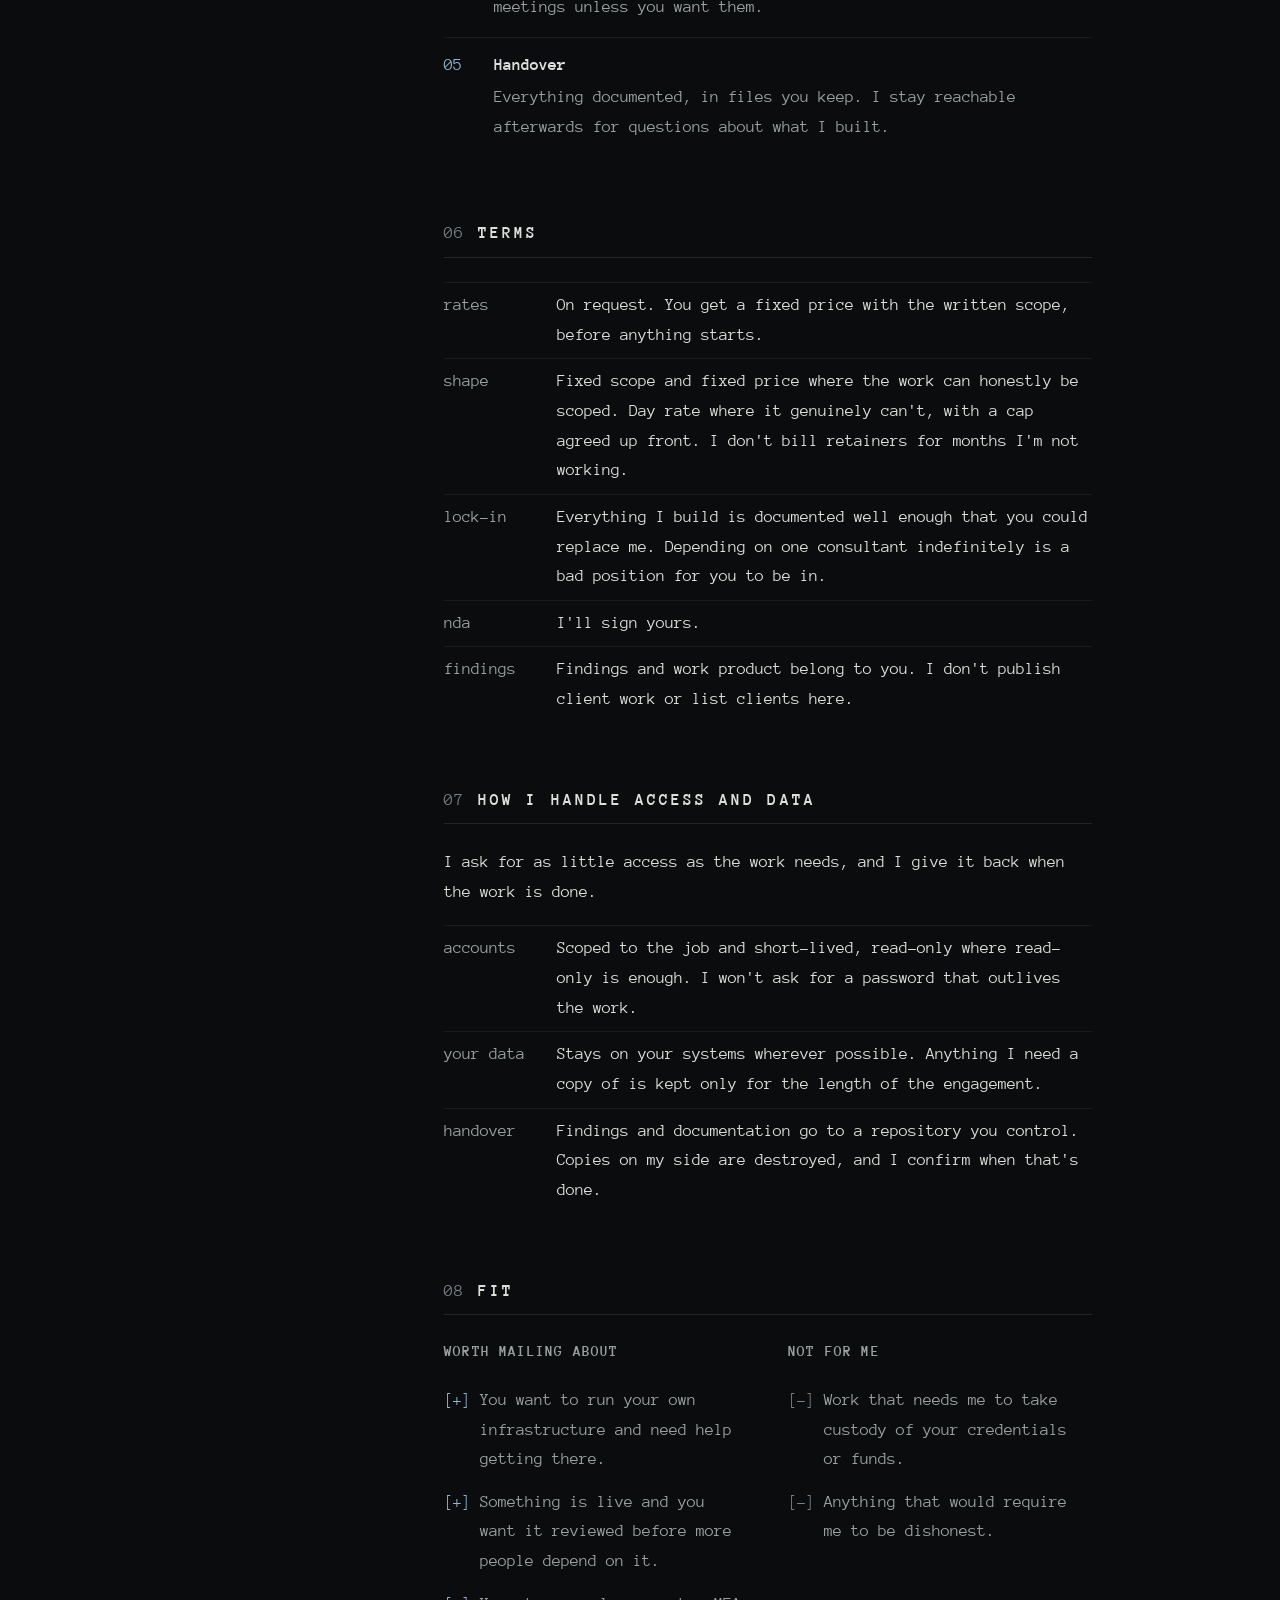
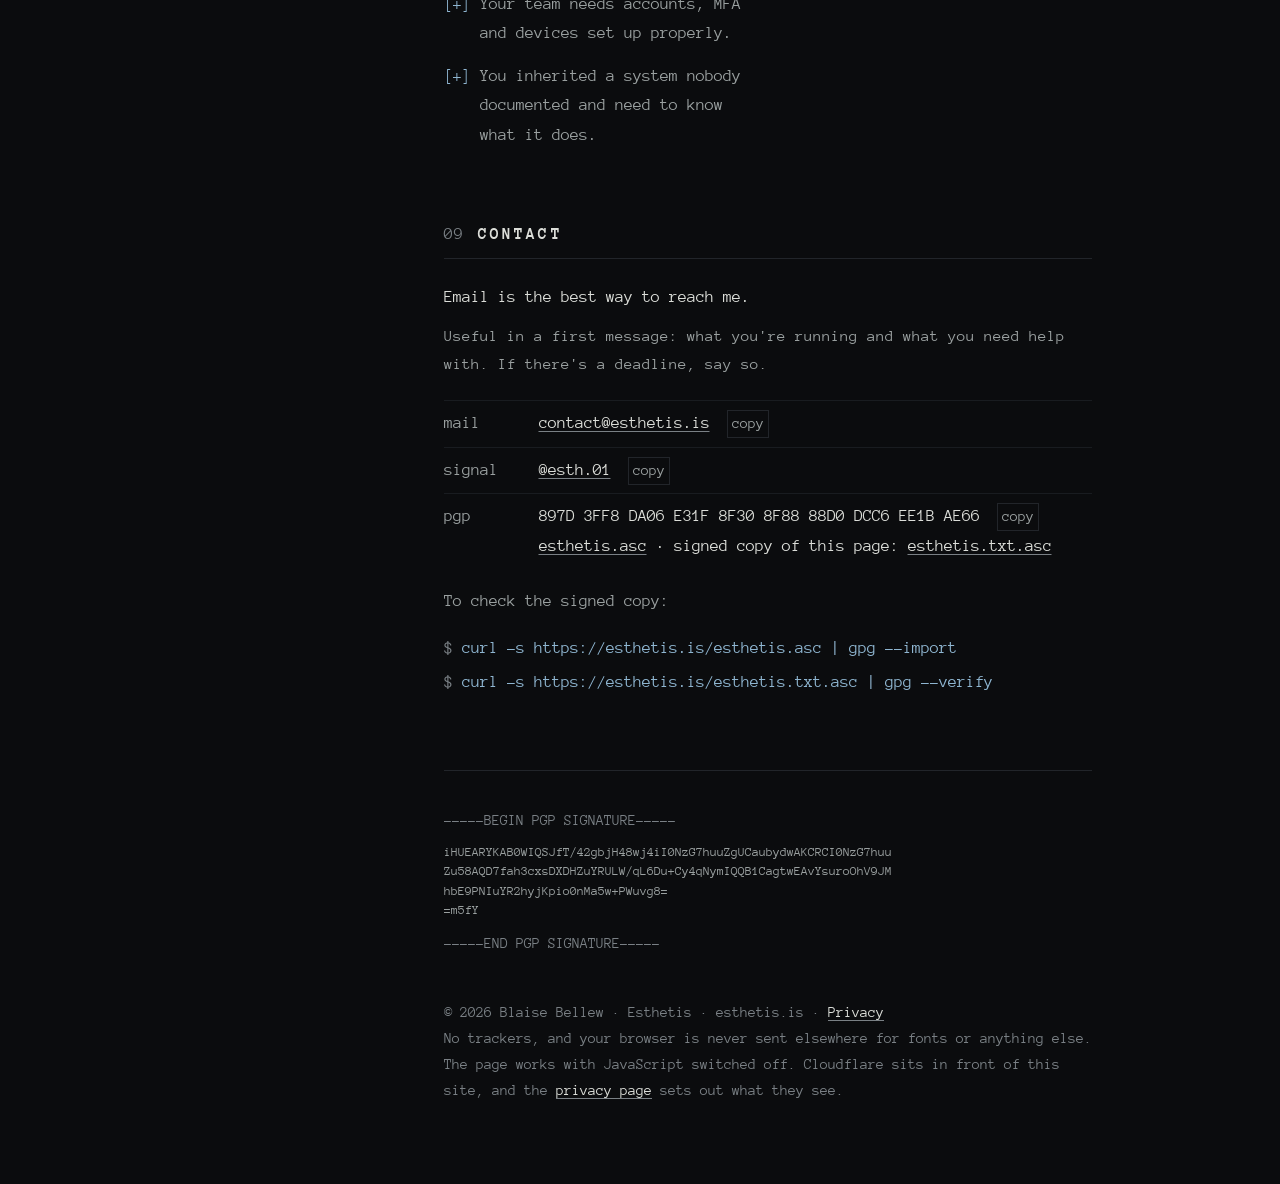
==== commit 05e8e13c: "Redact key-generation entry, fold handover into migrations, add verify steps to Contact" ====
--- a/site/index.html
+++ b/site/index.html
@@ -13,7 +13,7 @@
   <meta name="theme-color" content="#0b0c0e">
   <link rel="icon" type="image/svg+xml" href="favicon.svg">
   <link rel="preload" href="fonts/anonymous-pro-400.woff2" as="font" type="font/woff2" crossorigin>
-  <link rel="stylesheet" href="style.css?v=17">
+  <link rel="stylesheet" href="style.css?v=18">
   <script type="application/ld+json">
 {
   "@context": "https://schema.org",
@@ -137,8 +137,9 @@
         <p>Client names and identifying details are withheld under NDA.</p>
 
         <article class="svc">
-          <h3>Cloud to self-managed servers</h3>
+          <h3>Migrations and handovers</h3>
           <p>A payments startup ran its production system on AWS. Working alongside their two developers, I migrated it to self-managed servers. Hosting costs came down by roughly half, and the team took over the new setup with backups in place and documentation for running it.</p>
+          <p>On another engagement I took over systems that had been built and run without documentation, worked out what they did and how they fit together, and left the client with runbooks and architecture documents for all of it.</p>
         </article>
 
         <article class="svc">
@@ -147,14 +148,10 @@
         </article>
 
         <article class="svc">
-          <h3>Key-generation flaw in a payment system</h3>
-          <p>While reviewing a stored-value payment system, I found that several production releases of its mobile app generated private keys without a cryptographically secure source. A refactor had moved the polyfill that supplies the secure random API below the module that checked for it, and that module silently fell back to the runtime's general-purpose generator, whose state can be recovered from its output. I recommended making key generation fail closed, adding a startup self-test and a build-time check on import order, and forcing affected accounts to move funds to keys generated on a fixed build. The client implemented all of it, and I advised on notifying affected users before any public statement.</p>
-        </article>
-
-        <article class="svc">
-          <h3>Taking over undocumented systems</h3>
-          <p>A client's systems had been built and run without documentation. I worked out what they did and how they fit together, and left the client with runbooks and architecture documents for all of it.</p>
-        </article>
+          <h3>Insecure key generation found in review</h3>
+          <p>During a security review, I found that a client's production software was generating private keys from a random source not designed for cryptography, the result of a fallback that failed silently. I recommended making key generation fail closed, adding automated checks so the fault couldn't return unnoticed, and rotating every affected key, and I advised on how to notify affected users. The client implemented the fixes.</p>
+        </article>
+
       </section>
 
       <section id="notes" aria-labelledby="notes-h">
@@ -283,21 +280,24 @@
           </div>
           <div class="row">
             <dt>pgp</dt>
-            <dd><span class="v">897D 3FF8 DA06 E31F 8F30 8F88 88D0 DCC6 EE1B AE66</span><br>
-              <a href="esthetis.asc">esthetis.asc</a> · this page, signed: <a href="esthetis.txt.asc">esthetis.txt.asc</a>
-              <button class="copy" type="button" data-copy="897D3FF8DA06E31F8F308F8888D0DCC6EE1BAE66">copy</button></dd>
+            <dd><span class="v">897D 3FF8 DA06 E31F 8F30 8F88 88D0 DCC6 EE1B AE66</span>
+              <button class="copy" type="button" data-copy="897D3FF8DA06E31F8F308F8888D0DCC6EE1BAE66">copy</button><br>
+              <a href="esthetis.asc">esthetis.asc</a> · signed copy of this page: <a href="esthetis.txt.asc">esthetis.txt.asc</a></dd>
           </div>
         </dl>
+        <p class="verify">To check the signed copy:</p>
+        <p class="cmd"><code>curl -s https://esthetis.is/esthetis.asc | gpg --import</code></p>
+        <p class="cmd"><code>curl -s https://esthetis.is/esthetis.txt.asc | gpg --verify</code></p>
       </section>
 
     </main>
 
     <footer class="sig">
       <p class="armor" aria-hidden="true">-----BEGIN PGP SIGNATURE-----</p>
-      <pre class="sigblock">iHUEARYKAB0WIQSJfT/42gbjH48wj4iI0NzG7huuZgUCaubwpgAKCRCI0NzG7huu
-ZrKCAP4vsRGWsYWdKfF8jywDwuFLYHsLaENz2/nn2S9ykXILrAD/WLIoR52Os7+J
-muleAiIsxKLfyDqXcJTGm8KSghmRywc=
-=W3No</pre>
+      <pre class="sigblock">iHUEARYKAB0WIQSJfT/42gbjH48wj4iI0NzG7huuZgUCaubydwAKCRCI0NzG7huu
+Zu58AQD7fah3cxsDXDHZuYRULW/qL6Du+Cy4qNymIQQB1CagtwEAvYsuroOhV9JM
+hbE9PNIuYR2hyjKpio0nMa5w+PWuvg8=
+=m5fY</pre>
       <p class="armor" aria-hidden="true">-----END PGP SIGNATURE-----</p>
       <p class="colophon">© 2026 Blaise Bellew · Esthetis · esthetis.is · <a href="/privacy">Privacy</a><br>
         No trackers, and your browser is never sent elsewhere for fonts or
@@ -309,6 +309,6 @@
   </div>
 </div>
 
-<script src="main.js?v=17" defer></script>
+<script src="main.js?v=18" defer></script>
 </body>
 </html>
--- a/site/style.css
+++ b/site/style.css
@@ -259,6 +259,8 @@
   color: var(--live);
   overflow-wrap: anywhere;
 }
+
+.cmd + .cmd { margin-top: 0.25rem; }
 
 .cmd code::before {
   content: "$ ";
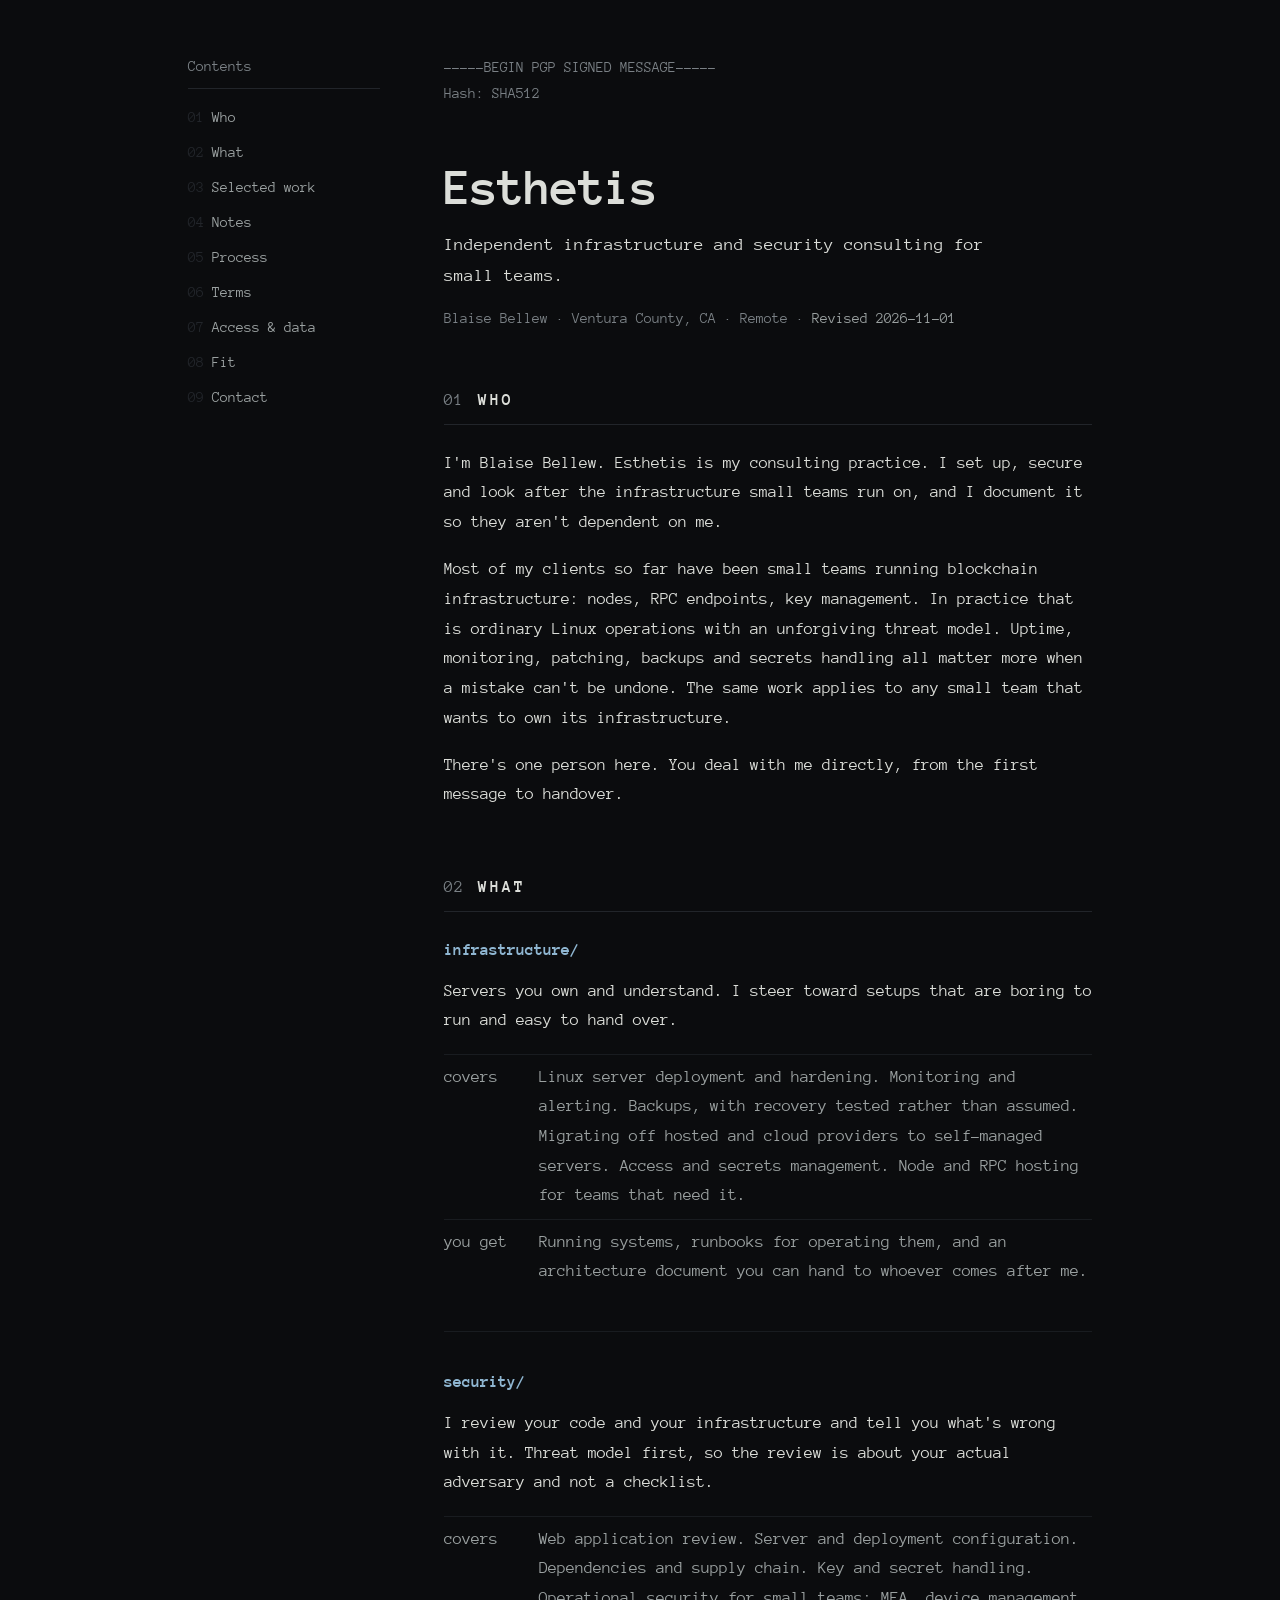
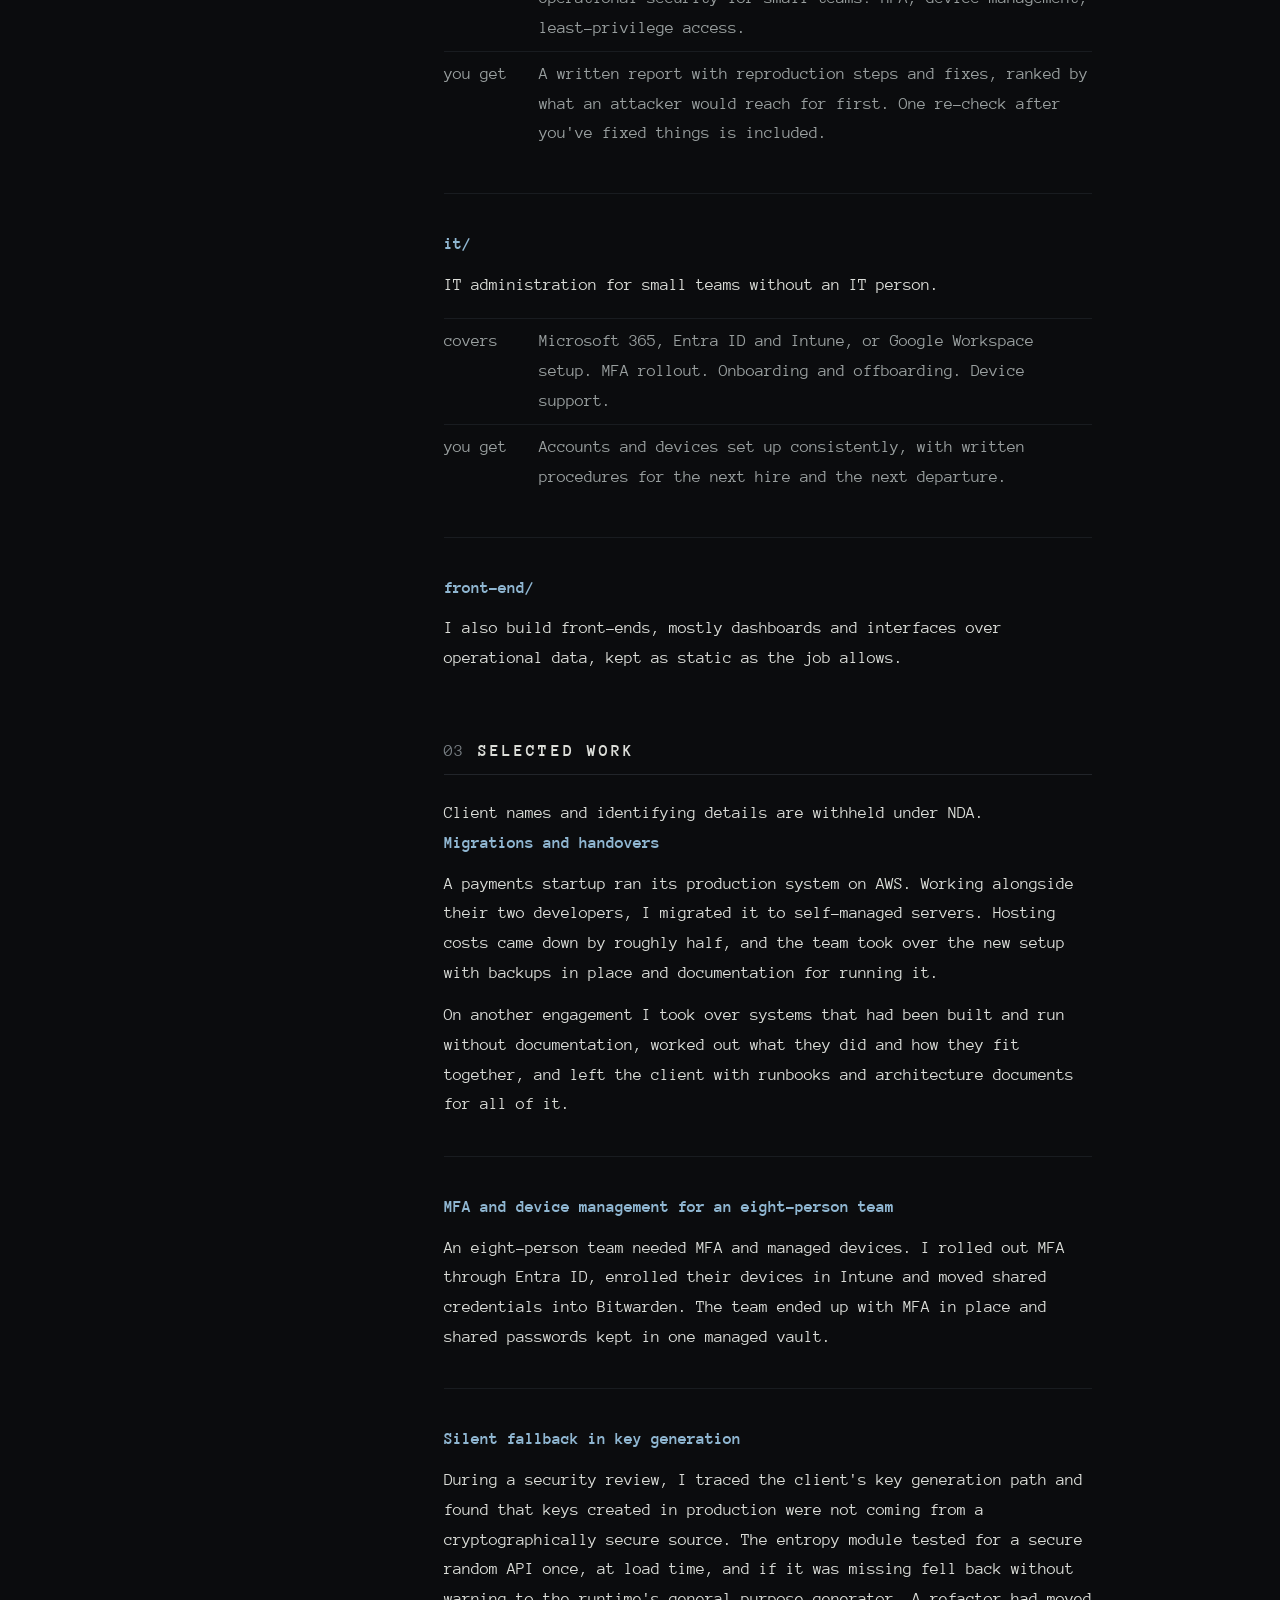
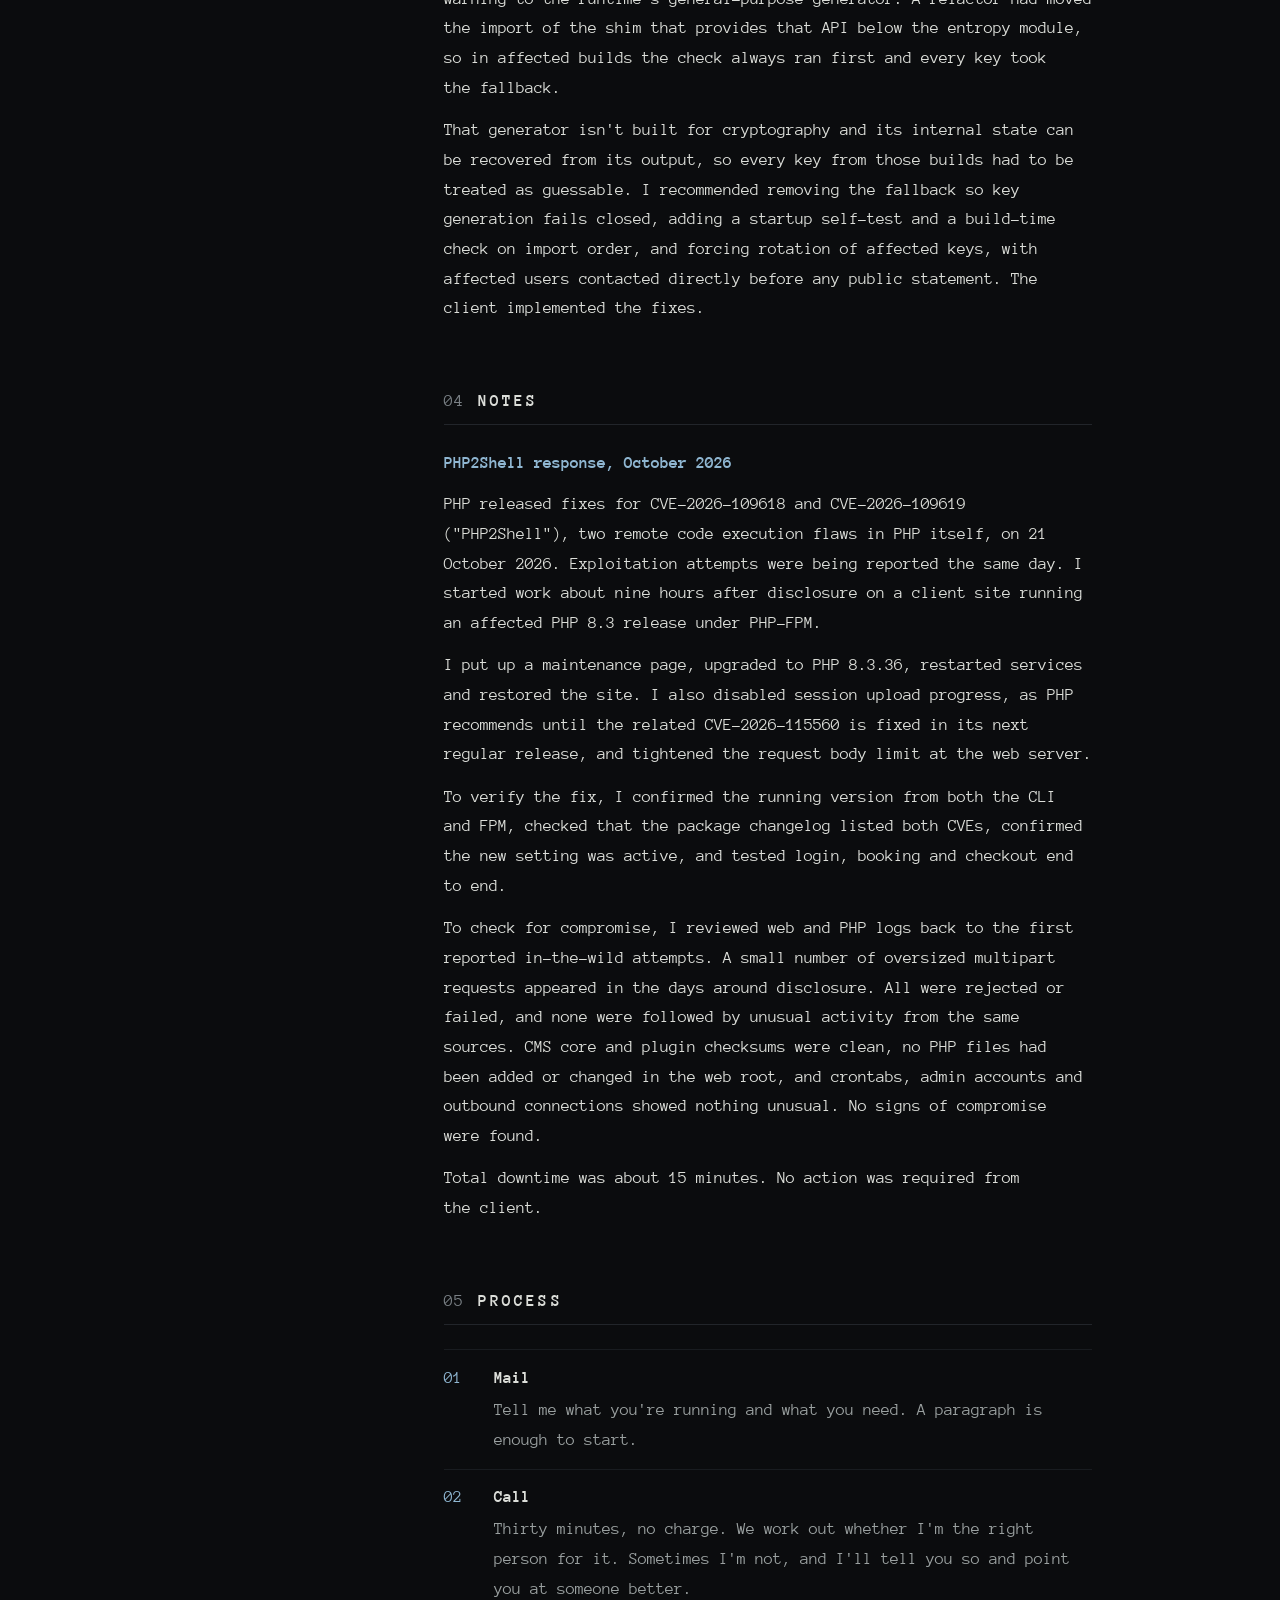
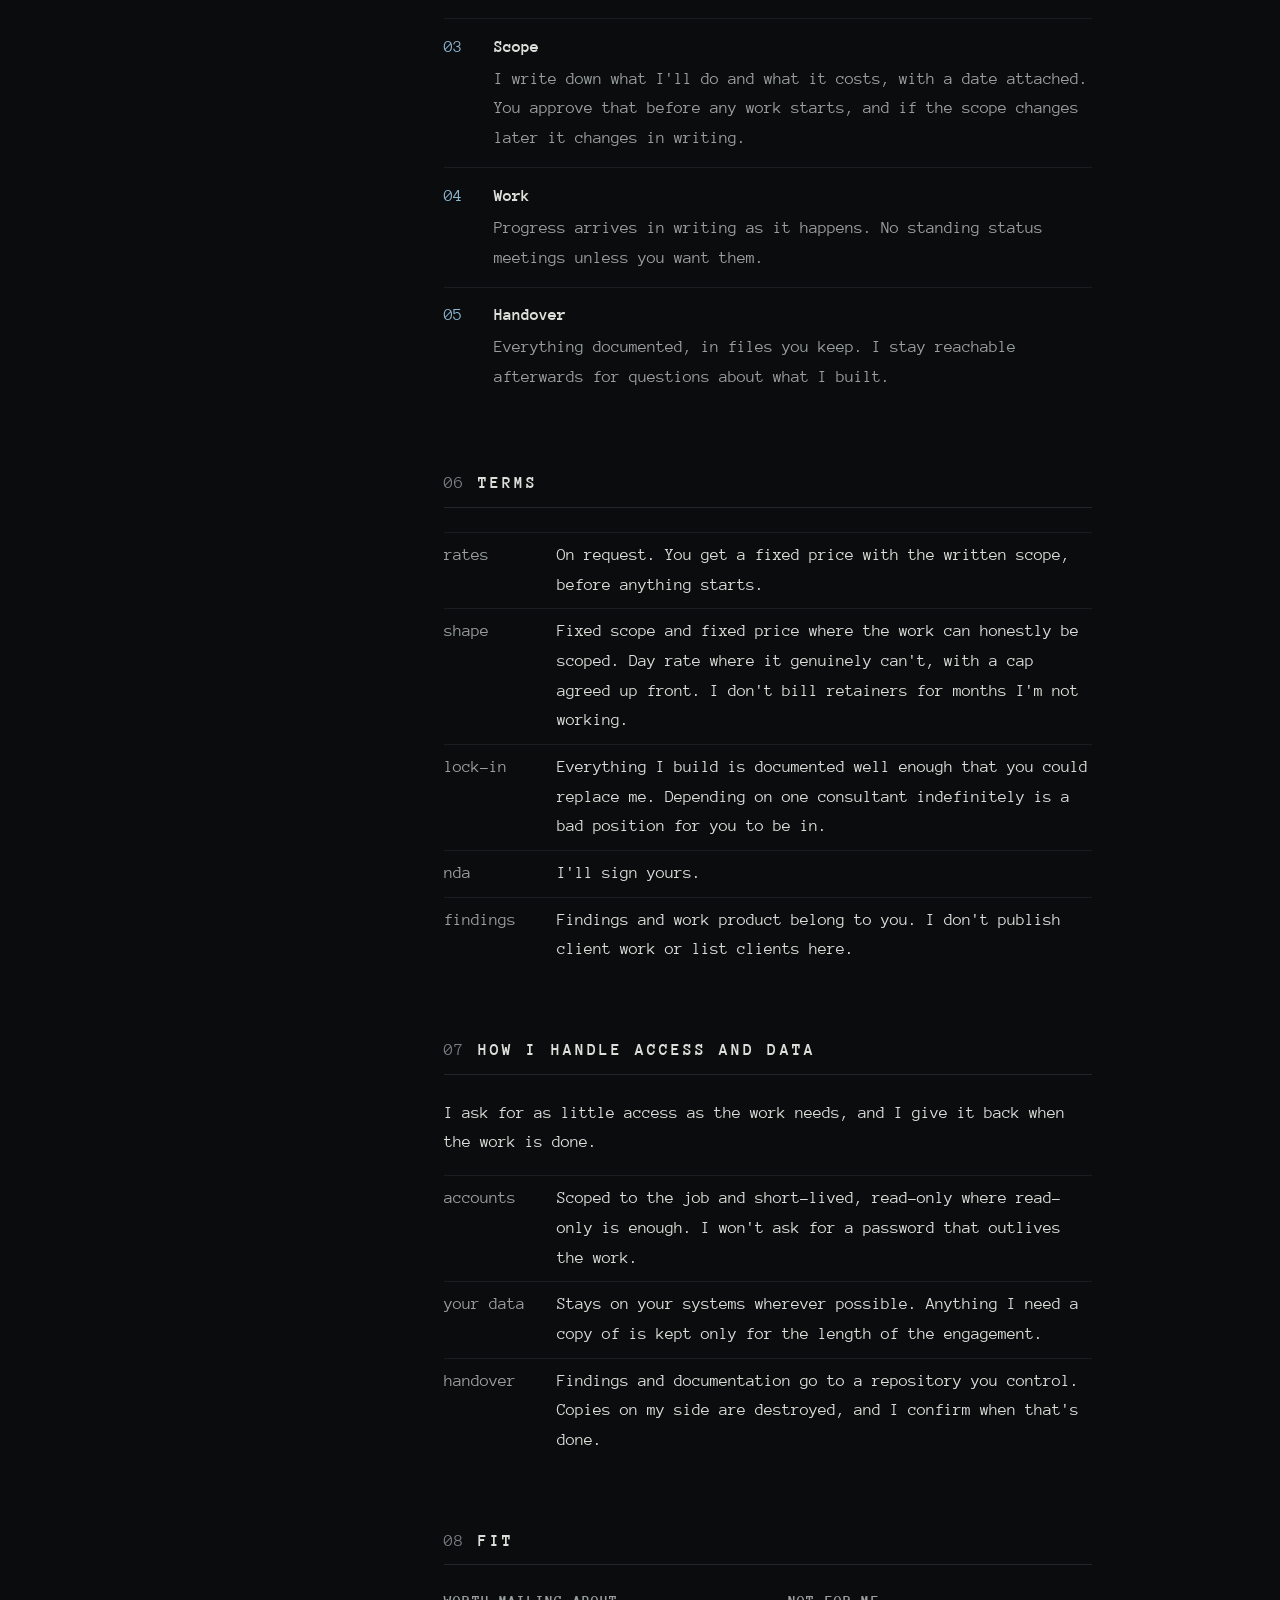
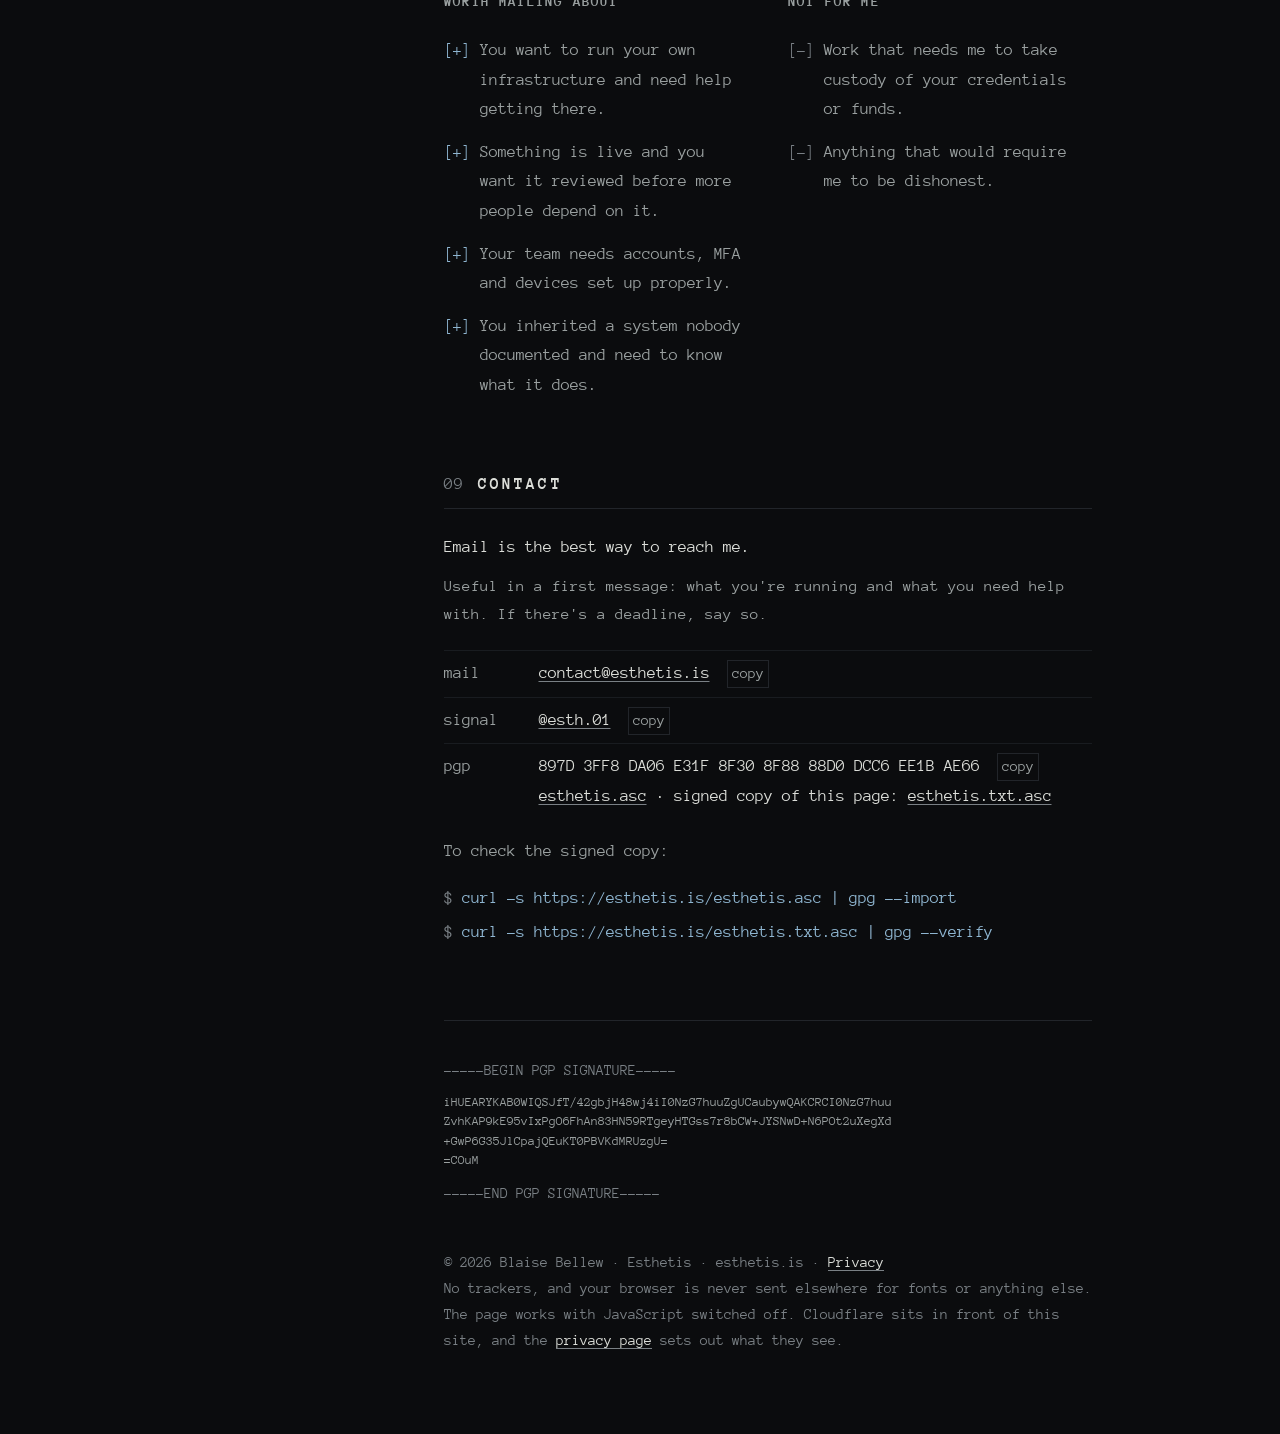
==== commit 78dcb336: "Key-generation entry: technical detail of the fault and the fix" ====
--- a/site/index.html
+++ b/site/index.html
@@ -148,8 +148,9 @@
         </article>
 
         <article class="svc">
-          <h3>Insecure key generation found in review</h3>
-          <p>During a security review, I found that a client's production software was generating private keys from a random source not designed for cryptography, the result of a fallback that failed silently. I recommended making key generation fail closed, adding automated checks so the fault couldn't return unnoticed, and rotating every affected key, and I advised on how to notify affected users. The client implemented the fixes.</p>
+          <h3>Silent fallback in key generation</h3>
+          <p>During a security review, I traced the client's key generation path and found that keys created in production were not coming from a cryptographically secure source. The entropy module tested for a secure random API once, at load time, and if it was missing fell back without warning to the runtime's general-purpose generator. A refactor had moved the import of the shim that provides that API below the entropy module, so in affected builds the check always ran first and every key took the fallback.</p>
+          <p>That generator isn't built for cryptography and its internal state can be recovered from its output, so every key from those builds had to be treated as guessable. I recommended removing the fallback so key generation fails closed, adding a startup self-test and a build-time check on import order, and forcing rotation of affected keys, with affected users contacted directly before any public statement. The client implemented the fixes.</p>
         </article>
 
       </section>
@@ -294,10 +295,10 @@
 
     <footer class="sig">
       <p class="armor" aria-hidden="true">-----BEGIN PGP SIGNATURE-----</p>
-      <pre class="sigblock">iHUEARYKAB0WIQSJfT/42gbjH48wj4iI0NzG7huuZgUCaubydwAKCRCI0NzG7huu
-Zu58AQD7fah3cxsDXDHZuYRULW/qL6Du+Cy4qNymIQQB1CagtwEAvYsuroOhV9JM
-hbE9PNIuYR2hyjKpio0nMa5w+PWuvg8=
-=m5fY</pre>
+      <pre class="sigblock">iHUEARYKAB0WIQSJfT/42gbjH48wj4iI0NzG7huuZgUCaubywQAKCRCI0NzG7huu
+ZvhKAP9kE95vIxPgO6FhAn83HN59RTgeyHTGss7r8bCW+JYSNwD+N6POt2uXegXd
++GwP6G35JlCpajQEuKT0PBVKdMRUzgU=
+=COuM</pre>
       <p class="armor" aria-hidden="true">-----END PGP SIGNATURE-----</p>
       <p class="colophon">© 2026 Blaise Bellew · Esthetis · esthetis.is · <a href="/privacy">Privacy</a><br>
         No trackers, and your browser is never sent elsewhere for fonts or
